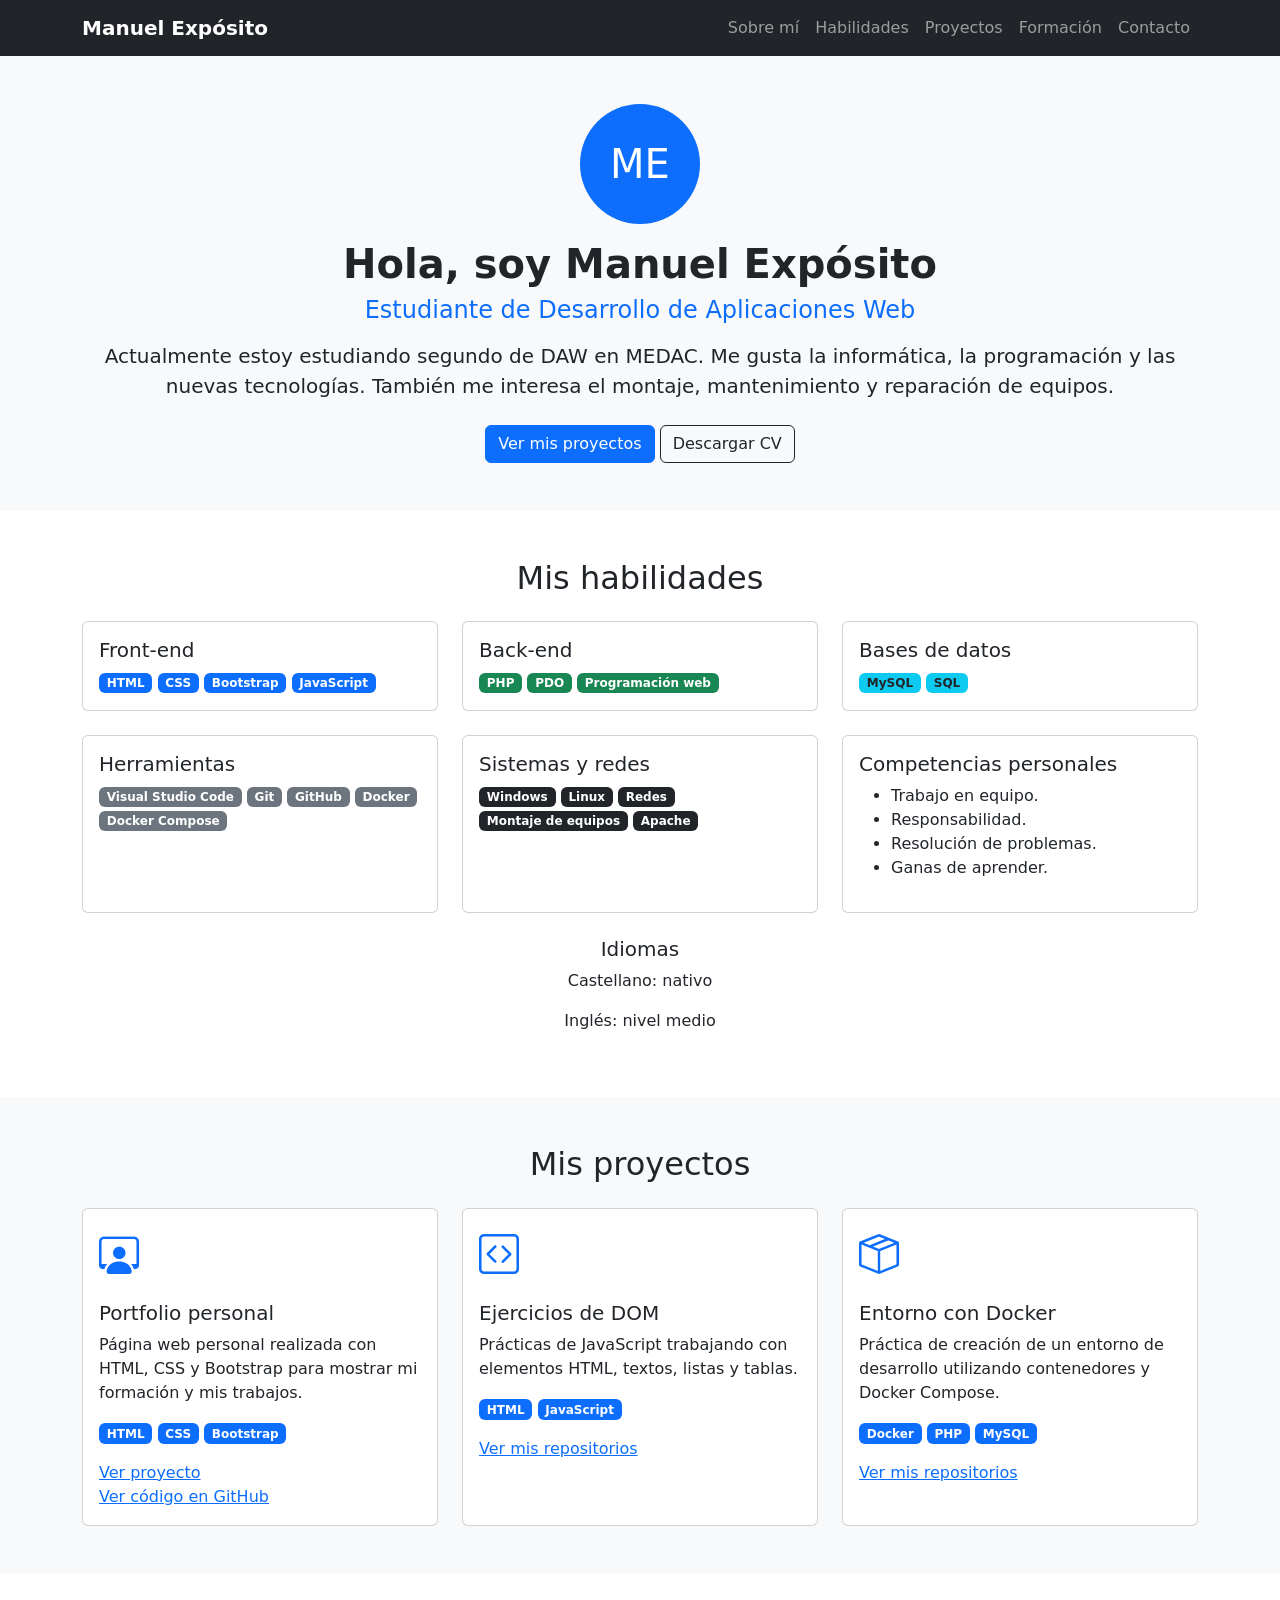
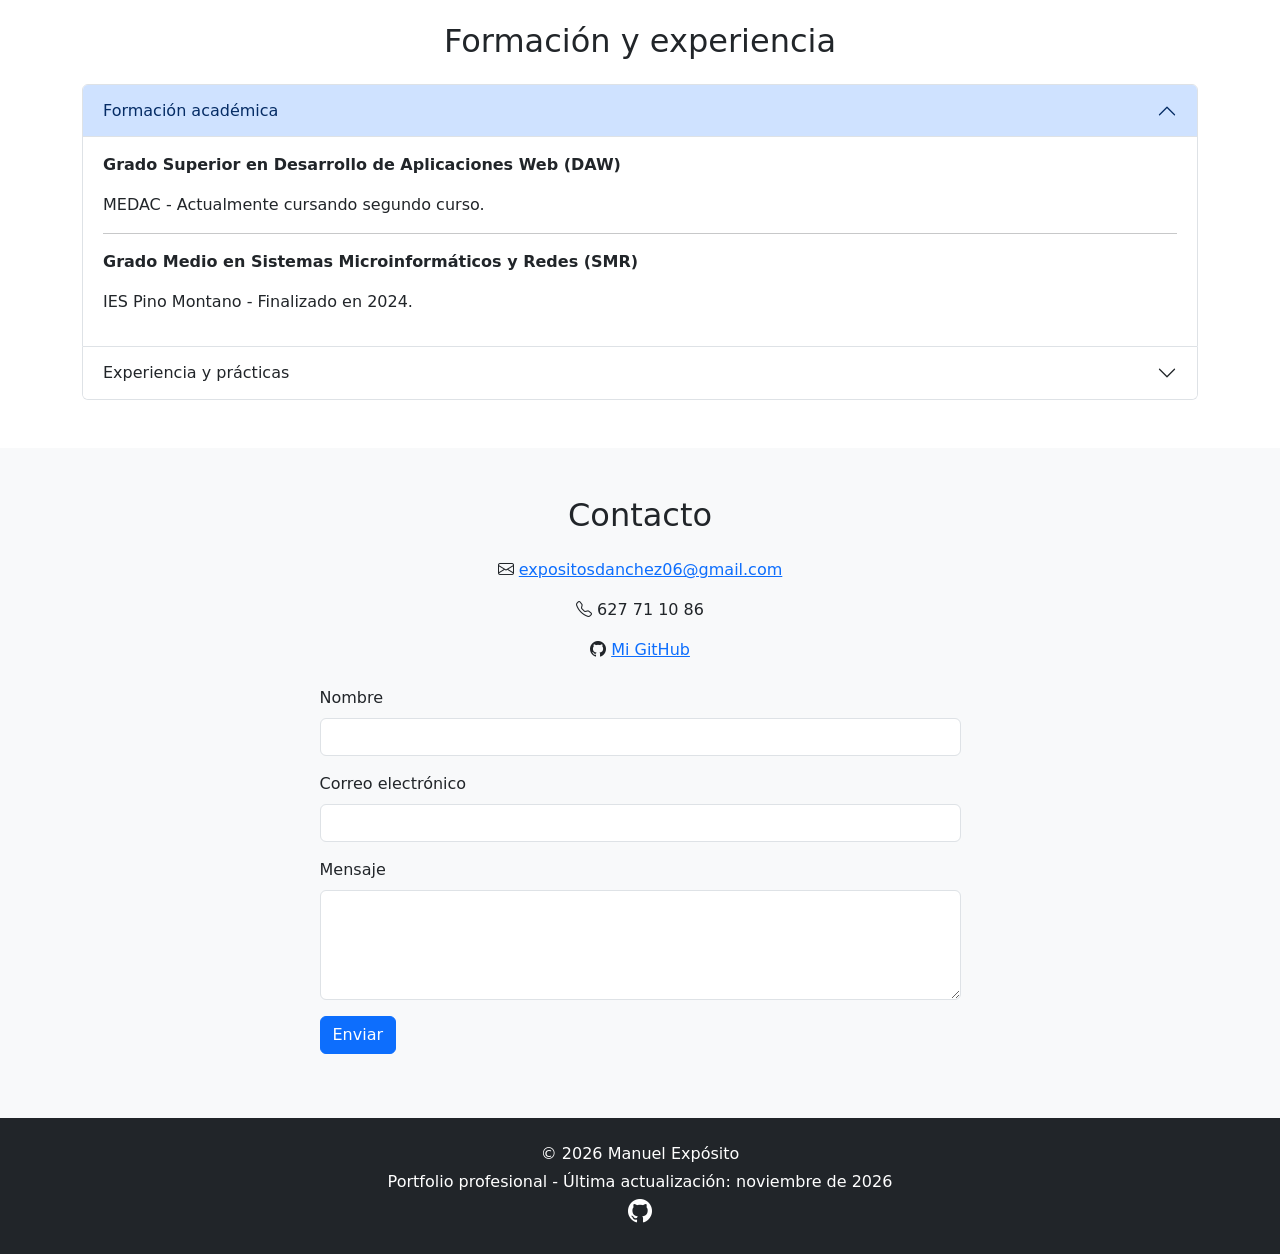
==== index.html @ 99253239 "Actualizo mi portfolio profesional" ====
<!DOCTYPE html>
<html lang="es">
<head>
  <meta charset="UTF-8">
  <meta name="viewport" content="width=device-width, initial-scale=1.0">
  <meta name="description" content="Portfolio profesional de Manuel Expósito, estudiante de Desarrollo de Aplicaciones Web.">
  <title>Manuel Expósito | Portfolio</title>

  <link href="https://cdn.jsdelivr.net/npm/bootstrap@5.3.8/dist/css/bootstrap.min.css" rel="stylesheet">
  <link rel="stylesheet" href="https://cdn.jsdelivr.net/npm/bootstrap-icons@1.13.1/font/bootstrap-icons.min.css">
  <link rel="stylesheet" href="css/estilos.css">
</head>

<body>

  <!-- Menú de navegación -->
  <nav class="navbar navbar-expand-lg navbar-dark bg-dark sticky-top">
    <div class="container">
      <a class="navbar-brand fw-bold" href="#">Manuel Expósito</a>

      <button class="navbar-toggler" type="button" data-bs-toggle="collapse" data-bs-target="#menu">
        <span class="navbar-toggler-icon"></span>
      </button>

      <div class="collapse navbar-collapse" id="menu">
        <ul class="navbar-nav ms-auto">
          <li class="nav-item"><a class="nav-link" href="#sobre-mi">Sobre mí</a></li>
          <li class="nav-item"><a class="nav-link" href="#habilidades">Habilidades</a></li>
          <li class="nav-item"><a class="nav-link" href="#proyectos">Proyectos</a></li>
          <li class="nav-item"><a class="nav-link" href="#formacion">Formación</a></li>
          <li class="nav-item"><a class="nav-link" href="#contacto">Contacto</a></li>
        </ul>
      </div>
    </div>
  </nav>

  <!-- Presentación -->
  <header id="sobre-mi" class="py-5 text-center bg-light">
    <div class="container">
      <div class="rounded-circle bg-primary text-white d-flex align-items-center justify-content-center mx-auto mb-3"
           style="width: 120px; height: 120px; font-size: 40px;">
        ME
      </div>

      <h1 class="fw-bold">Hola, soy Manuel Expósito</h1>
      <h2 class="h4 text-primary">Estudiante de Desarrollo de Aplicaciones Web</h2>

      <p class="lead mt-3">
        Actualmente estoy estudiando segundo de DAW en MEDAC.
        Me gusta la informática, la programación y las nuevas tecnologías.
        También me interesa el montaje, mantenimiento y reparación de equipos.
      </p>

      <a href="#proyectos" class="btn btn-primary mt-2">Ver mis proyectos</a>
      <a href="docs/cv.pdf" class="btn btn-outline-dark mt-2" target="_blank" download>
        Descargar CV
      </a>
    </div>
  </header>

  <!-- Habilidades -->
  <section id="habilidades" class="py-5">
    <div class="container">
      <h2 class="text-center mb-4">Mis habilidades</h2>

      <div class="row g-4">
        <div class="col-md-6 col-lg-4">
          <div class="card h-100">
            <div class="card-body">
              <h3 class="h5">Front-end</h3>
              <span class="badge bg-primary">HTML</span>
              <span class="badge bg-primary">CSS</span>
              <span class="badge bg-primary">Bootstrap</span>
              <span class="badge bg-primary">JavaScript</span>
            </div>
          </div>
        </div>

        <div class="col-md-6 col-lg-4">
          <div class="card h-100">
            <div class="card-body">
              <h3 class="h5">Back-end</h3>
              <span class="badge bg-success">PHP</span>
              <span class="badge bg-success">PDO</span>
              <span class="badge bg-success">Programación web</span>
            </div>
          </div>
        </div>

        <div class="col-md-6 col-lg-4">
          <div class="card h-100">
            <div class="card-body">
              <h3 class="h5">Bases de datos</h3>
              <span class="badge bg-info text-dark">MySQL</span>
              <span class="badge bg-info text-dark">SQL</span>
            </div>
          </div>
        </div>

        <div class="col-md-6 col-lg-4">
          <div class="card h-100">
            <div class="card-body">
              <h3 class="h5">Herramientas</h3>
              <span class="badge bg-secondary">Visual Studio Code</span>
              <span class="badge bg-secondary">Git</span>
              <span class="badge bg-secondary">GitHub</span>
              <span class="badge bg-secondary">Docker</span>
              <span class="badge bg-secondary">Docker Compose</span>
            </div>
          </div>
        </div>

        <div class="col-md-6 col-lg-4">
          <div class="card h-100">
            <div class="card-body">
              <h3 class="h5">Sistemas y redes</h3>
              <span class="badge bg-dark">Windows</span>
              <span class="badge bg-dark">Linux</span>
              <span class="badge bg-dark">Redes</span>
              <span class="badge bg-dark">Montaje de equipos</span>
              <span class="badge bg-dark">Apache</span>
            </div>
          </div>
        </div>

        <div class="col-md-6 col-lg-4">
          <div class="card h-100">
            <div class="card-body">
              <h3 class="h5">Competencias personales</h3>
              <ul>
                <li>Trabajo en equipo.</li>
                <li>Responsabilidad.</li>
                <li>Resolución de problemas.</li>
                <li>Ganas de aprender.</li>
              </ul>
            </div>
          </div>
        </div>
      </div>

      <div class="mt-4 text-center">
        <h3 class="h5">Idiomas</h3>
        <p>Castellano: nativo</p>
        <p>Inglés: nivel medio</p>
      </div>
    </div>
  </section>

  <!-- Proyectos -->
  <section id="proyectos" class="py-5 bg-light">
    <div class="container">
      <h2 class="text-center mb-4">Mis proyectos</h2>

      <div class="row g-4">
        <div class="col-md-4">
          <div class="card h-100">
            <div class="card-body">
              <i class="bi bi-person-workspace fs-1 text-primary"></i>
              <h3 class="h5 mt-3">Portfolio personal</h3>
              <p>
                Página web personal realizada con HTML, CSS y Bootstrap
                para mostrar mi formación y mis trabajos.
              </p>
              <span class="badge bg-primary">HTML</span>
              <span class="badge bg-primary">CSS</span>
              <span class="badge bg-primary">Bootstrap</span>
              <div class="mt-3">
                <a href="https://expositosanchez06-a11y.github.io/portfolio/" target="_blank">
                  Ver proyecto
                </a>
                <br>
                <a href="https://github.com/expositosanchez06-a11y/portfolio" target="_blank">
                  Ver código en GitHub
                </a>
              </div>
            </div>
          </div>
        </div>

        <div class="col-md-4">
          <div class="card h-100">
            <div class="card-body">
              <i class="bi bi-code-square fs-1 text-primary"></i>
              <h3 class="h5 mt-3">Ejercicios de DOM</h3>
              <p>
                Prácticas de JavaScript trabajando con elementos HTML,
                textos, listas y tablas.
              </p>
              <span class="badge bg-primary">HTML</span>
              <span class="badge bg-primary">JavaScript</span>
              <div class="mt-3">
                <a href="https://github.com/expositosanchez06-a11y" target="_blank">
                  Ver mis repositorios
                </a>
              </div>
            </div>
          </div>
        </div>

        <div class="col-md-4">
          <div class="card h-100">
            <div class="card-body">
              <i class="bi bi-box-seam fs-1 text-primary"></i>
              <h3 class="h5 mt-3">Entorno con Docker</h3>
              <p>
                Práctica de creación de un entorno de desarrollo
                utilizando contenedores y Docker Compose.
              </p>
              <span class="badge bg-primary">Docker</span>
              <span class="badge bg-primary">PHP</span>
              <span class="badge bg-primary">MySQL</span>
              <div class="mt-3">
                <a href="https://github.com/expositosanchez06-a11y" target="_blank">
                  Ver mis repositorios
                </a>
              </div>
            </div>
          </div>
        </div>
      </div>
    </div>
  </section>

  <!-- Formación y experiencia -->
  <section id="formacion" class="py-5">
    <div class="container">
      <h2 class="text-center mb-4">Formación y experiencia</h2>

      <div class="accordion" id="acordeonFormacion">

        <div class="accordion-item">
          <h3 class="accordion-header">
            <button class="accordion-button" type="button"
                    data-bs-toggle="collapse" data-bs-target="#estudios">
              Formación académica
            </button>
          </h3>
          <div id="estudios" class="accordion-collapse collapse show"
               data-bs-parent="#acordeonFormacion">
            <div class="accordion-body">
              <p><strong>Grado Superior en Desarrollo de Aplicaciones Web (DAW)</strong></p>
              <p>MEDAC - Actualmente cursando segundo curso.</p>
              <hr>
              <p><strong>Grado Medio en Sistemas Microinformáticos y Redes (SMR)</strong></p>
              <p>IES Pino Montano - Finalizado en 2024.</p>
            </div>
          </div>
        </div>

        <div class="accordion-item">
          <h3 class="accordion-header">
            <button class="accordion-button collapsed" type="button"
                    data-bs-toggle="collapse" data-bs-target="#experiencia">
              Experiencia y prácticas
            </button>
          </h3>
          <div id="experiencia" class="accordion-collapse collapse"
               data-bs-parent="#acordeonFormacion">
            <div class="accordion-body">
              <p><strong>DMSAS/PULSIA - Hospital Universitario Virgen del Rocío</strong></p>
              <p>Sevilla | 2024-2026</p>
              <ul>
                <li>Soporte técnico y asistencia informática.</li>
                <li>Mantenimiento y revisión de equipos.</li>
                <li>Instalación y configuración de equipos y programas.</li>
                <li>Resolución de incidencias informáticas básicas.</li>
                <li>Colaboración con el equipo técnico.</li>
              </ul>
            </div>
          </div>
        </div>

      </div>
    </div>
  </section>

  <!-- Contacto -->
  <section id="contacto" class="py-5 bg-light">
    <div class="container">
      <h2 class="text-center mb-4">Contacto</h2>

      <div class="text-center mb-4">
        <p><i class="bi bi-envelope"></i>
          <a href="mailto:expositosdanchez06@gmail.com">
            expositosdanchez06@gmail.com
          </a>
        </p>
        <p><i class="bi bi-telephone"></i> 627 71 10 86</p>
        <p>
          <i class="bi bi-github"></i>
          <a href="https://github.com/expositosanchez06-a11y" target="_blank">
            Mi GitHub
          </a>
        </p>
      </div>

      <div class="row justify-content-center">
        <div class="col-md-7">
          <form id="formularioContacto" class="needs-validation" novalidate>

            <div class="mb-3">
              <label for="nombre" class="form-label">Nombre</label>
              <input type="text" class="form-control" id="nombre" required>
              <div class="invalid-feedback">
                Escribe tu nombre.
              </div>
            </div>

            <div class="mb-3">
              <label for="email" class="form-label">Correo electrónico</label>
              <input type="email" class="form-control" id="email" required>
              <div class="invalid-feedback">
                Escribe un correo electrónico válido.
              </div>
            </div>

            <div class="mb-3">
              <label for="mensaje" class="form-label">Mensaje</label>
              <textarea class="form-control" id="mensaje" rows="4" required></textarea>
              <div class="invalid-feedback">
                Escribe un mensaje.
              </div>
            </div>

            <button type="submit" class="btn btn-primary">Enviar</button>
            <p id="respuestaFormulario" class="mt-3"></p>
          </form>
        </div>
      </div>
    </div>
  </section>

  <!-- Pie de página -->
  <footer class="bg-dark text-white text-center py-4">
    <div class="container">
      <p class="mb-1">© 2026 Manuel Expósito</p>
      <p class="mb-0">Portfolio profesional - Última actualización: noviembre de 2026</p>
      <a href="https://github.com/expositosanchez06-a11y" target="_blank"
         class="text-white" aria-label="GitHub">
        <i class="bi bi-github fs-4"></i>
      </a>
    </div>
  </footer>

  <script src="https://cdn.jsdelivr.net/npm/bootstrap@5.3.8/dist/js/bootstrap.bundle.min.js"></script>
  <script src="js/main.js"></script>

  <script>
    const formulario = document.getElementById("formularioContacto");

    formulario.addEventListener("submit", function(event) {
      event.preventDefault();

      if (!formulario.checkValidity()) {
        event.stopPropagation();
      } else {
        document.getElementById("respuestaFormulario").textContent =
          "El formulario está validado. Para enviar mensajes reales hace falta conectarlo a un servicio.";
      }

      formulario.classList.add("was-validated");
    });
  </script>

</body>
</html>
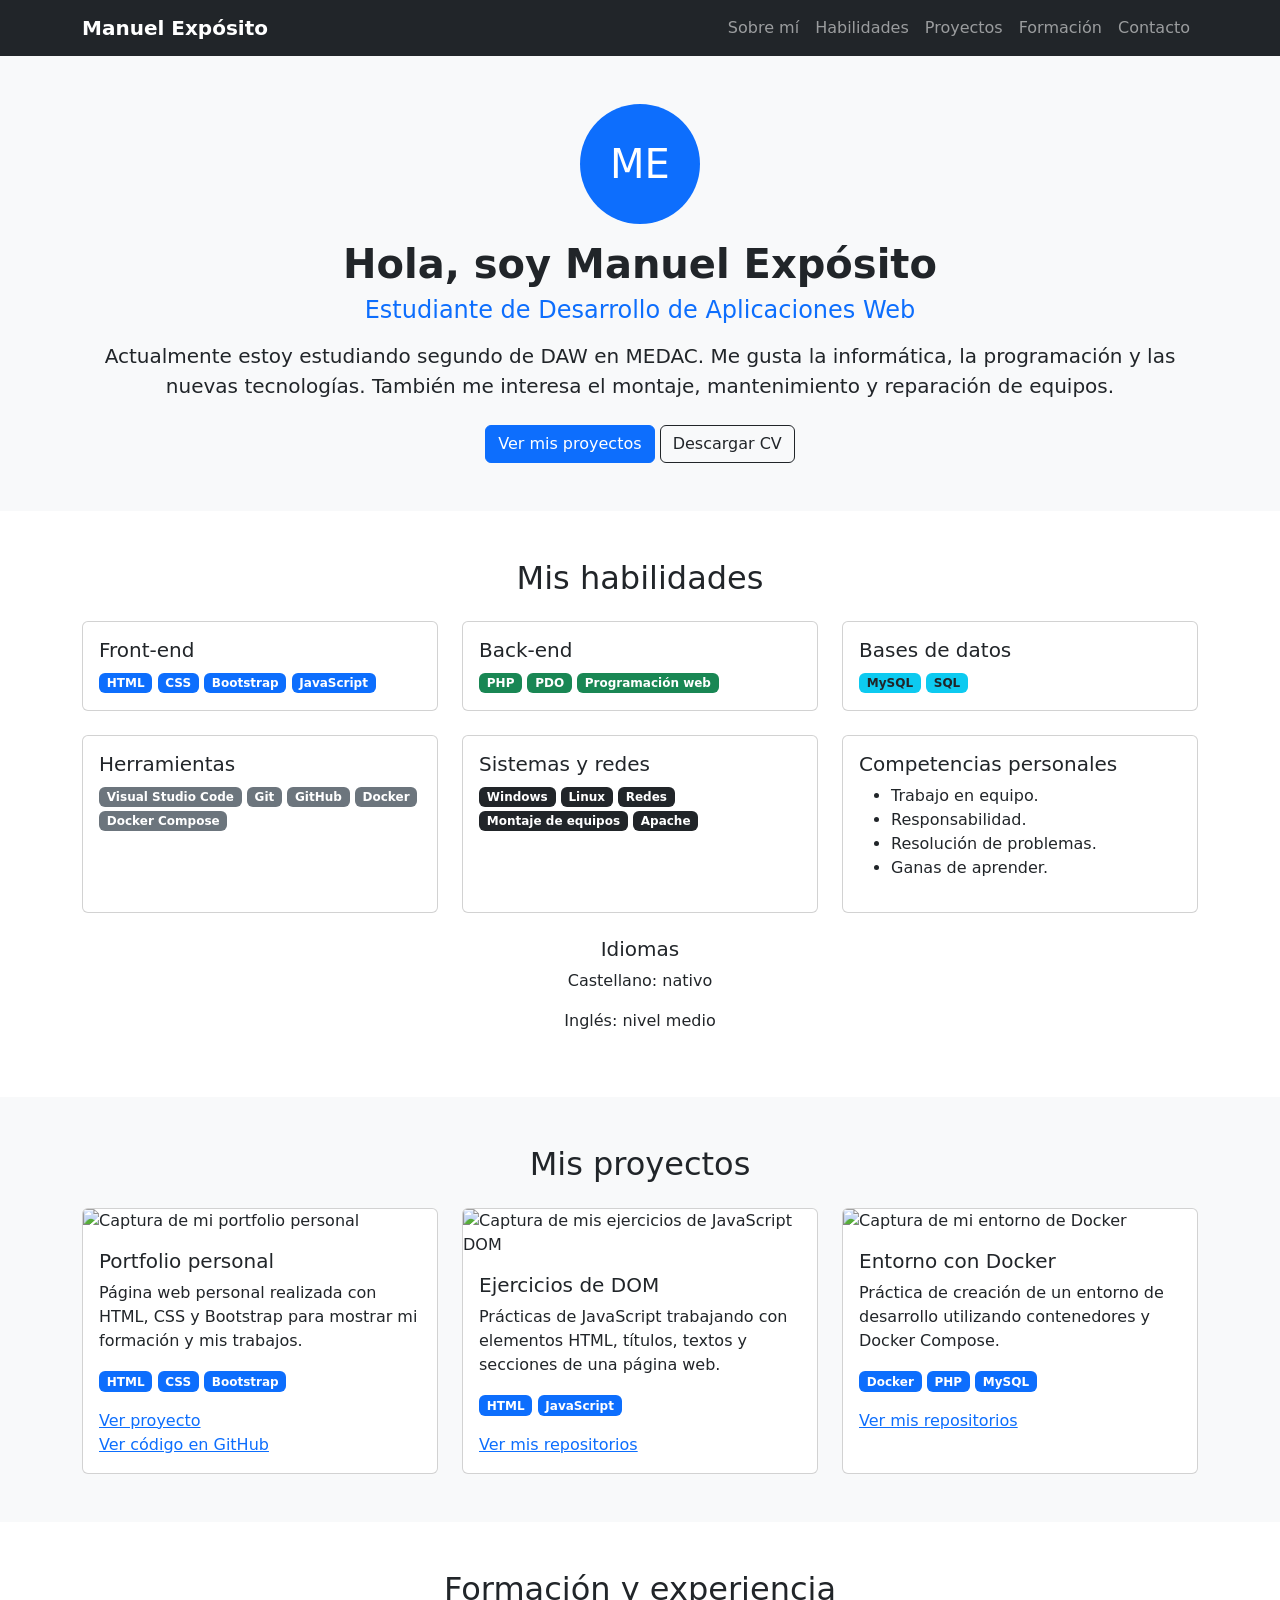
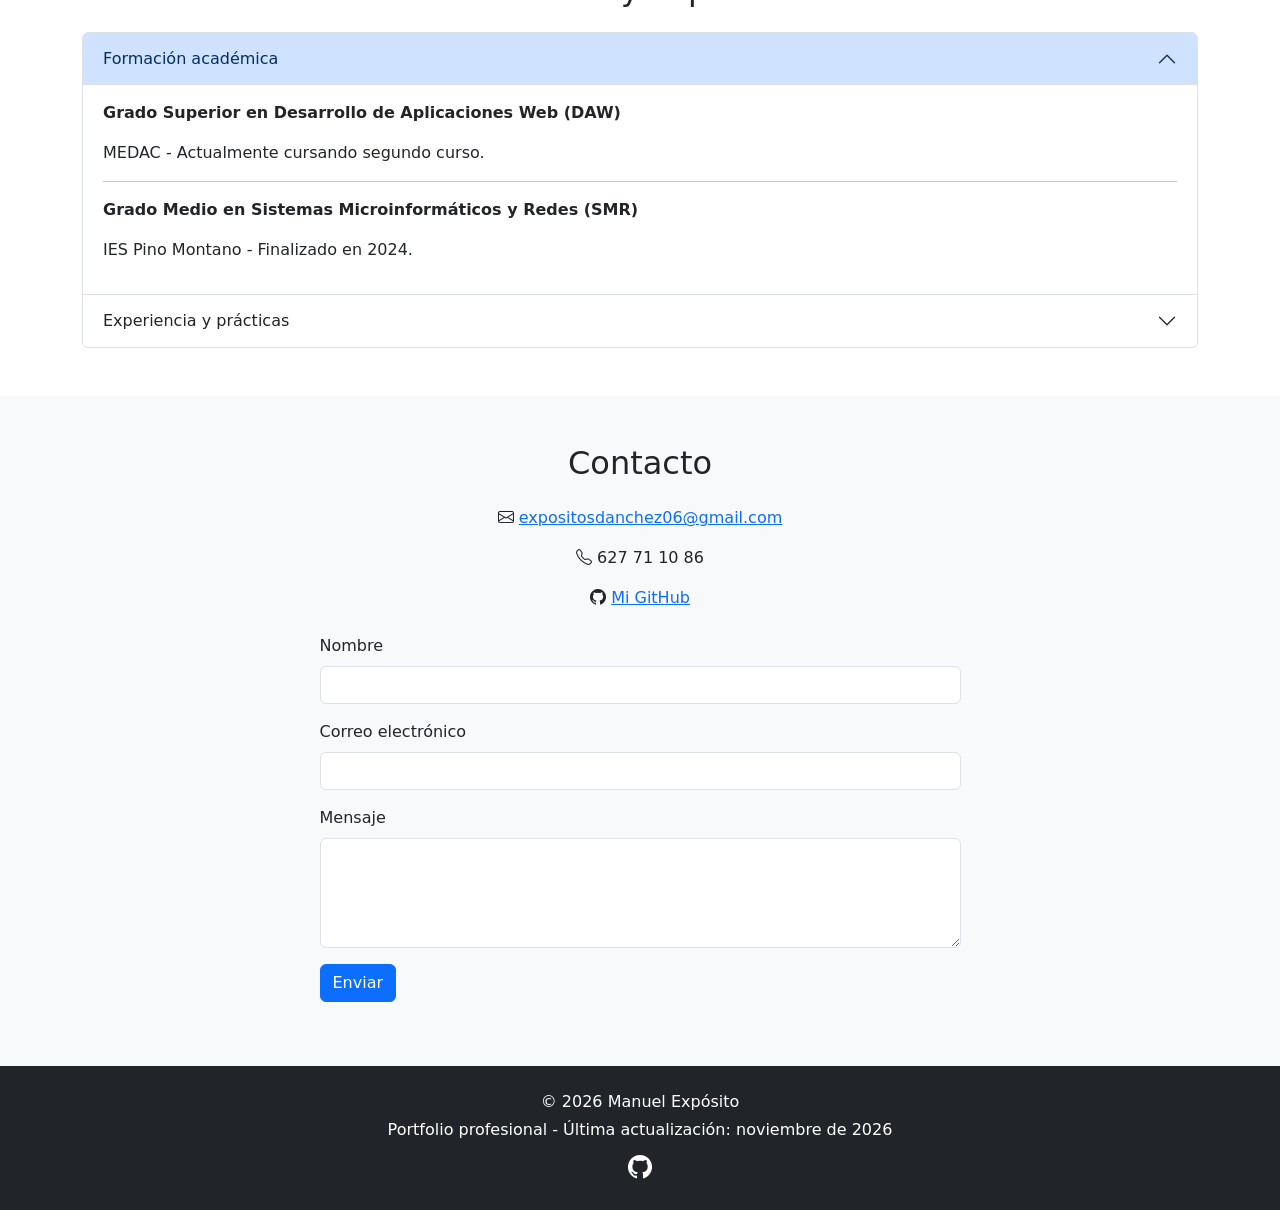
==== commit b4f7ee7c: "Añado imágenes de mis proyectos" ====
--- a/index.html
+++ b/index.html
@@ -1,14 +1,19 @@
 
 <!DOCTYPE html>
 <html lang="es">
+
 <head>
   <meta charset="UTF-8">
   <meta name="viewport" content="width=device-width, initial-scale=1.0">
+
   <meta name="description" content="Portfolio profesional de Manuel Expósito, estudiante de Desarrollo de Aplicaciones Web.">
+
   <title>Manuel Expósito | Portfolio</title>
 
   <link href="https://cdn.jsdelivr.net/npm/bootstrap@5.3.8/dist/css/bootstrap.min.css" rel="stylesheet">
+
   <link rel="stylesheet" href="https://cdn.jsdelivr.net/npm/bootstrap-icons@1.13.1/font/bootstrap-icons.min.css">
+
   <link rel="stylesheet" href="css/estilos.css">
 </head>
 
@@ -17,6 +22,7 @@
   <!-- Menú de navegación -->
   <nav class="navbar navbar-expand-lg navbar-dark bg-dark sticky-top">
     <div class="container">
+
       <a class="navbar-brand fw-bold" href="#">Manuel Expósito</a>
 
       <button class="navbar-toggler" type="button" data-bs-toggle="collapse" data-bs-target="#menu">
@@ -25,26 +31,48 @@
 
       <div class="collapse navbar-collapse" id="menu">
         <ul class="navbar-nav ms-auto">
-          <li class="nav-item"><a class="nav-link" href="#sobre-mi">Sobre mí</a></li>
-          <li class="nav-item"><a class="nav-link" href="#habilidades">Habilidades</a></li>
-          <li class="nav-item"><a class="nav-link" href="#proyectos">Proyectos</a></li>
-          <li class="nav-item"><a class="nav-link" href="#formacion">Formación</a></li>
-          <li class="nav-item"><a class="nav-link" href="#contacto">Contacto</a></li>
+
+          <li class="nav-item">
+            <a class="nav-link" href="#sobre-mi">Sobre mí</a>
+          </li>
+
+          <li class="nav-item">
+            <a class="nav-link" href="#habilidades">Habilidades</a>
+          </li>
+
+          <li class="nav-item">
+            <a class="nav-link" href="#proyectos">Proyectos</a>
+          </li>
+
+          <li class="nav-item">
+            <a class="nav-link" href="#formacion">Formación</a>
+          </li>
+
+          <li class="nav-item">
+            <a class="nav-link" href="#contacto">Contacto</a>
+          </li>
+
         </ul>
       </div>
     </div>
   </nav>
+
 
   <!-- Presentación -->
   <header id="sobre-mi" class="py-5 text-center bg-light">
-    <div class="container">
+
+    <div class="container">
+
       <div class="rounded-circle bg-primary text-white d-flex align-items-center justify-content-center mx-auto mb-3"
            style="width: 120px; height: 120px; font-size: 40px;">
         ME
       </div>
 
       <h1 class="fw-bold">Hola, soy Manuel Expósito</h1>
-      <h2 class="h4 text-primary">Estudiante de Desarrollo de Aplicaciones Web</h2>
+
+      <h2 class="h4 text-primary">
+        Estudiante de Desarrollo de Aplicaciones Web
+      </h2>
 
       <p class="lead mt-3">
         Actualmente estoy estudiando segundo de DAW en MEDAC.
@@ -52,214 +80,336 @@
         También me interesa el montaje, mantenimiento y reparación de equipos.
       </p>
 
-      <a href="#proyectos" class="btn btn-primary mt-2">Ver mis proyectos</a>
-      <a href="docs/cv.pdf" class="btn btn-outline-dark mt-2" target="_blank" download>
+      <a href="#proyectos" class="btn btn-primary mt-2">
+        Ver mis proyectos
+      </a>
+
+      <a href="docs/cv.pdf" class="btn btn-outline-dark mt-2" download>
         Descargar CV
       </a>
+
     </div>
   </header>
+
 
   <!-- Habilidades -->
   <section id="habilidades" class="py-5">
-    <div class="container">
+
+    <div class="container">
+
       <h2 class="text-center mb-4">Mis habilidades</h2>
 
       <div class="row g-4">
+
         <div class="col-md-6 col-lg-4">
           <div class="card h-100">
             <div class="card-body">
+
               <h3 class="h5">Front-end</h3>
+
               <span class="badge bg-primary">HTML</span>
               <span class="badge bg-primary">CSS</span>
               <span class="badge bg-primary">Bootstrap</span>
               <span class="badge bg-primary">JavaScript</span>
-            </div>
-          </div>
-        </div>
+
+            </div>
+          </div>
+        </div>
+
 
         <div class="col-md-6 col-lg-4">
           <div class="card h-100">
             <div class="card-body">
+
               <h3 class="h5">Back-end</h3>
+
               <span class="badge bg-success">PHP</span>
               <span class="badge bg-success">PDO</span>
               <span class="badge bg-success">Programación web</span>
-            </div>
-          </div>
-        </div>
+
+            </div>
+          </div>
+        </div>
+
 
         <div class="col-md-6 col-lg-4">
           <div class="card h-100">
             <div class="card-body">
+
               <h3 class="h5">Bases de datos</h3>
+
               <span class="badge bg-info text-dark">MySQL</span>
               <span class="badge bg-info text-dark">SQL</span>
-            </div>
-          </div>
-        </div>
+
+            </div>
+          </div>
+        </div>
+
 
         <div class="col-md-6 col-lg-4">
           <div class="card h-100">
             <div class="card-body">
+
               <h3 class="h5">Herramientas</h3>
+
               <span class="badge bg-secondary">Visual Studio Code</span>
               <span class="badge bg-secondary">Git</span>
               <span class="badge bg-secondary">GitHub</span>
               <span class="badge bg-secondary">Docker</span>
               <span class="badge bg-secondary">Docker Compose</span>
-            </div>
-          </div>
-        </div>
+
+            </div>
+          </div>
+        </div>
+
 
         <div class="col-md-6 col-lg-4">
           <div class="card h-100">
             <div class="card-body">
+
               <h3 class="h5">Sistemas y redes</h3>
+
               <span class="badge bg-dark">Windows</span>
               <span class="badge bg-dark">Linux</span>
               <span class="badge bg-dark">Redes</span>
               <span class="badge bg-dark">Montaje de equipos</span>
               <span class="badge bg-dark">Apache</span>
-            </div>
-          </div>
-        </div>
+
+            </div>
+          </div>
+        </div>
+
 
         <div class="col-md-6 col-lg-4">
           <div class="card h-100">
             <div class="card-body">
+
               <h3 class="h5">Competencias personales</h3>
+
               <ul>
                 <li>Trabajo en equipo.</li>
                 <li>Responsabilidad.</li>
                 <li>Resolución de problemas.</li>
                 <li>Ganas de aprender.</li>
               </ul>
-            </div>
-          </div>
-        </div>
-      </div>
-
+
+            </div>
+          </div>
+        </div>
+
+      </div>
+
+
+      <!-- Idiomas -->
       <div class="mt-4 text-center">
+
         <h3 class="h5">Idiomas</h3>
+
         <p>Castellano: nativo</p>
         <p>Inglés: nivel medio</p>
-      </div>
+
+      </div>
+
     </div>
   </section>
+
 
   <!-- Proyectos -->
   <section id="proyectos" class="py-5 bg-light">
-    <div class="container">
+
+    <div class="container">
+
       <h2 class="text-center mb-4">Mis proyectos</h2>
 
       <div class="row g-4">
+
+
+        <!-- Proyecto 1 -->
         <div class="col-md-4">
-          <div class="card h-100">
-            <div class="card-body">
-              <i class="bi bi-person-workspace fs-1 text-primary"></i>
-              <h3 class="h5 mt-3">Portfolio personal</h3>
+
+          <div class="card h-100">
+
+            <img src="img/proyecto1.png"
+                 class="card-img-top"
+                 alt="Captura de mi portfolio personal">
+
+            <div class="card-body">
+
+              <h3 class="h5">Portfolio personal</h3>
+
               <p>
                 Página web personal realizada con HTML, CSS y Bootstrap
                 para mostrar mi formación y mis trabajos.
               </p>
+
               <span class="badge bg-primary">HTML</span>
               <span class="badge bg-primary">CSS</span>
               <span class="badge bg-primary">Bootstrap</span>
+
               <div class="mt-3">
+
                 <a href="https://expositosanchez06-a11y.github.io/portfolio/" target="_blank">
                   Ver proyecto
                 </a>
+
                 <br>
+
                 <a href="https://github.com/expositosanchez06-a11y/portfolio" target="_blank">
                   Ver código en GitHub
                 </a>
+
               </div>
             </div>
           </div>
         </div>
 
+
+        <!-- Proyecto 2 -->
         <div class="col-md-4">
-          <div class="card h-100">
-            <div class="card-body">
-              <i class="bi bi-code-square fs-1 text-primary"></i>
-              <h3 class="h5 mt-3">Ejercicios de DOM</h3>
+
+          <div class="card h-100">
+
+            <img src="img/proyecto2.png"
+                 class="card-img-top"
+                 alt="Captura de mis ejercicios de JavaScript DOM">
+
+            <div class="card-body">
+
+              <h3 class="h5">Ejercicios de DOM</h3>
+
               <p>
                 Prácticas de JavaScript trabajando con elementos HTML,
-                textos, listas y tablas.
+                títulos, textos y secciones de una página web.
               </p>
+
               <span class="badge bg-primary">HTML</span>
               <span class="badge bg-primary">JavaScript</span>
+
               <div class="mt-3">
+
                 <a href="https://github.com/expositosanchez06-a11y" target="_blank">
                   Ver mis repositorios
                 </a>
+
               </div>
             </div>
           </div>
         </div>
 
+
+        <!-- Proyecto 3 -->
         <div class="col-md-4">
-          <div class="card h-100">
-            <div class="card-body">
-              <i class="bi bi-box-seam fs-1 text-primary"></i>
-              <h3 class="h5 mt-3">Entorno con Docker</h3>
+
+          <div class="card h-100">
+
+            <img src="img/proyecto3.png"
+                 class="card-img-top"
+                 alt="Captura de mi entorno de Docker">
+
+            <div class="card-body">
+
+              <h3 class="h5">Entorno con Docker</h3>
+
               <p>
                 Práctica de creación de un entorno de desarrollo
                 utilizando contenedores y Docker Compose.
               </p>
+
               <span class="badge bg-primary">Docker</span>
               <span class="badge bg-primary">PHP</span>
               <span class="badge bg-primary">MySQL</span>
+
               <div class="mt-3">
+
                 <a href="https://github.com/expositosanchez06-a11y" target="_blank">
                   Ver mis repositorios
                 </a>
+
               </div>
             </div>
           </div>
         </div>
+
       </div>
     </div>
   </section>
+
 
   <!-- Formación y experiencia -->
   <section id="formacion" class="py-5">
-    <div class="container">
+
+    <div class="container">
+
       <h2 class="text-center mb-4">Formación y experiencia</h2>
 
       <div class="accordion" id="acordeonFormacion">
 
+
         <div class="accordion-item">
+
           <h3 class="accordion-header">
+
             <button class="accordion-button" type="button"
-                    data-bs-toggle="collapse" data-bs-target="#estudios">
+                    data-bs-toggle="collapse"
+                    data-bs-target="#estudios">
+
               Formación académica
+
             </button>
+
           </h3>
-          <div id="estudios" class="accordion-collapse collapse show"
+
+          <div id="estudios"
+               class="accordion-collapse collapse show"
                data-bs-parent="#acordeonFormacion">
+
             <div class="accordion-body">
-              <p><strong>Grado Superior en Desarrollo de Aplicaciones Web (DAW)</strong></p>
+
+              <p>
+                <strong>Grado Superior en Desarrollo de Aplicaciones Web (DAW)</strong>
+              </p>
+
               <p>MEDAC - Actualmente cursando segundo curso.</p>
+
               <hr>
-              <p><strong>Grado Medio en Sistemas Microinformáticos y Redes (SMR)</strong></p>
+
+              <p>
+                <strong>Grado Medio en Sistemas Microinformáticos y Redes (SMR)</strong>
+              </p>
+
               <p>IES Pino Montano - Finalizado en 2024.</p>
-            </div>
-          </div>
-        </div>
+
+            </div>
+          </div>
+        </div>
+
 
         <div class="accordion-item">
+
           <h3 class="accordion-header">
+
             <button class="accordion-button collapsed" type="button"
-                    data-bs-toggle="collapse" data-bs-target="#experiencia">
+                    data-bs-toggle="collapse"
+                    data-bs-target="#experiencia">
+
               Experiencia y prácticas
+
             </button>
+
           </h3>
-          <div id="experiencia" class="accordion-collapse collapse"
+
+          <div id="experiencia"
+               class="accordion-collapse collapse"
                data-bs-parent="#acordeonFormacion">
+
             <div class="accordion-body">
-              <p><strong>DMSAS/PULSIA - Hospital Universitario Virgen del Rocío</strong></p>
+
+              <p>
+                <strong>DMSAS - Hospital Universitario Virgen del Rocío</strong>
+              </p>
+
               <p>Sevilla | 2024-2026</p>
+
               <ul>
                 <li>Soporte técnico y asistencia informática.</li>
                 <li>Mantenimiento y revisión de equipos.</li>
@@ -267,6 +417,7 @@
                 <li>Resolución de incidencias informáticas básicas.</li>
                 <li>Colaboración con el equipo técnico.</li>
               </ul>
+
             </div>
           </div>
         </div>
@@ -274,93 +425,149 @@
       </div>
     </div>
   </section>
+
 
   <!-- Contacto -->
   <section id="contacto" class="py-5 bg-light">
-    <div class="container">
+
+    <div class="container">
+
       <h2 class="text-center mb-4">Contacto</h2>
 
       <div class="text-center mb-4">
-        <p><i class="bi bi-envelope"></i>
+
+        <p>
+          <i class="bi bi-envelope"></i>
           <a href="mailto:expositosdanchez06@gmail.com">
             expositosdanchez06@gmail.com
           </a>
         </p>
-        <p><i class="bi bi-telephone"></i> 627 71 10 86</p>
+
+        <p>
+          <i class="bi bi-telephone"></i>
+          627 71 10 86
+        </p>
+
         <p>
           <i class="bi bi-github"></i>
           <a href="https://github.com/expositosanchez06-a11y" target="_blank">
             Mi GitHub
           </a>
         </p>
-      </div>
+
+      </div>
+
 
       <div class="row justify-content-center">
+
         <div class="col-md-7">
+
           <form id="formularioContacto" class="needs-validation" novalidate>
 
             <div class="mb-3">
+
               <label for="nombre" class="form-label">Nombre</label>
+
               <input type="text" class="form-control" id="nombre" required>
+
               <div class="invalid-feedback">
                 Escribe tu nombre.
               </div>
-            </div>
+
+            </div>
+
 
             <div class="mb-3">
+
               <label for="email" class="form-label">Correo electrónico</label>
+
               <input type="email" class="form-control" id="email" required>
+
               <div class="invalid-feedback">
                 Escribe un correo electrónico válido.
               </div>
-            </div>
+
+            </div>
+
 
             <div class="mb-3">
+
               <label for="mensaje" class="form-label">Mensaje</label>
+
               <textarea class="form-control" id="mensaje" rows="4" required></textarea>
+
               <div class="invalid-feedback">
                 Escribe un mensaje.
               </div>
-            </div>
-
-            <button type="submit" class="btn btn-primary">Enviar</button>
+
+            </div>
+
+
+            <button type="submit" class="btn btn-primary">
+              Enviar
+            </button>
+
             <p id="respuestaFormulario" class="mt-3"></p>
+
           </form>
         </div>
       </div>
     </div>
   </section>
+
 
   <!-- Pie de página -->
   <footer class="bg-dark text-white text-center py-4">
-    <div class="container">
+
+    <div class="container">
+
       <p class="mb-1">© 2026 Manuel Expósito</p>
-      <p class="mb-0">Portfolio profesional - Última actualización: noviembre de 2026</p>
-      <a href="https://github.com/expositosanchez06-a11y" target="_blank"
-         class="text-white" aria-label="GitHub">
+
+      <p class="mb-2">
+        Portfolio profesional - Última actualización: noviembre de 2026
+      </p>
+
+      <a href="https://github.com/expositosanchez06-a11y"
+         target="_blank"
+         class="text-white"
+         aria-label="GitHub">
+
         <i class="bi bi-github fs-4"></i>
+
       </a>
+
     </div>
   </footer>
 
+
+  <!-- Bootstrap y validación del formulario -->
   <script src="https://cdn.jsdelivr.net/npm/bootstrap@5.3.8/dist/js/bootstrap.bundle.min.js"></script>
+
   <script src="js/main.js"></script>
 
   <script>
+
     const formulario = document.getElementById("formularioContacto");
 
     formulario.addEventListener("submit", function(event) {
+
       event.preventDefault();
 
       if (!formulario.checkValidity()) {
+
         event.stopPropagation();
+
       } else {
+
         document.getElementById("respuestaFormulario").textContent =
           "El formulario está validado. Para enviar mensajes reales hace falta conectarlo a un servicio.";
+
       }
 
       formulario.classList.add("was-validated");
+
     });
+
   </script>
 
 </body>
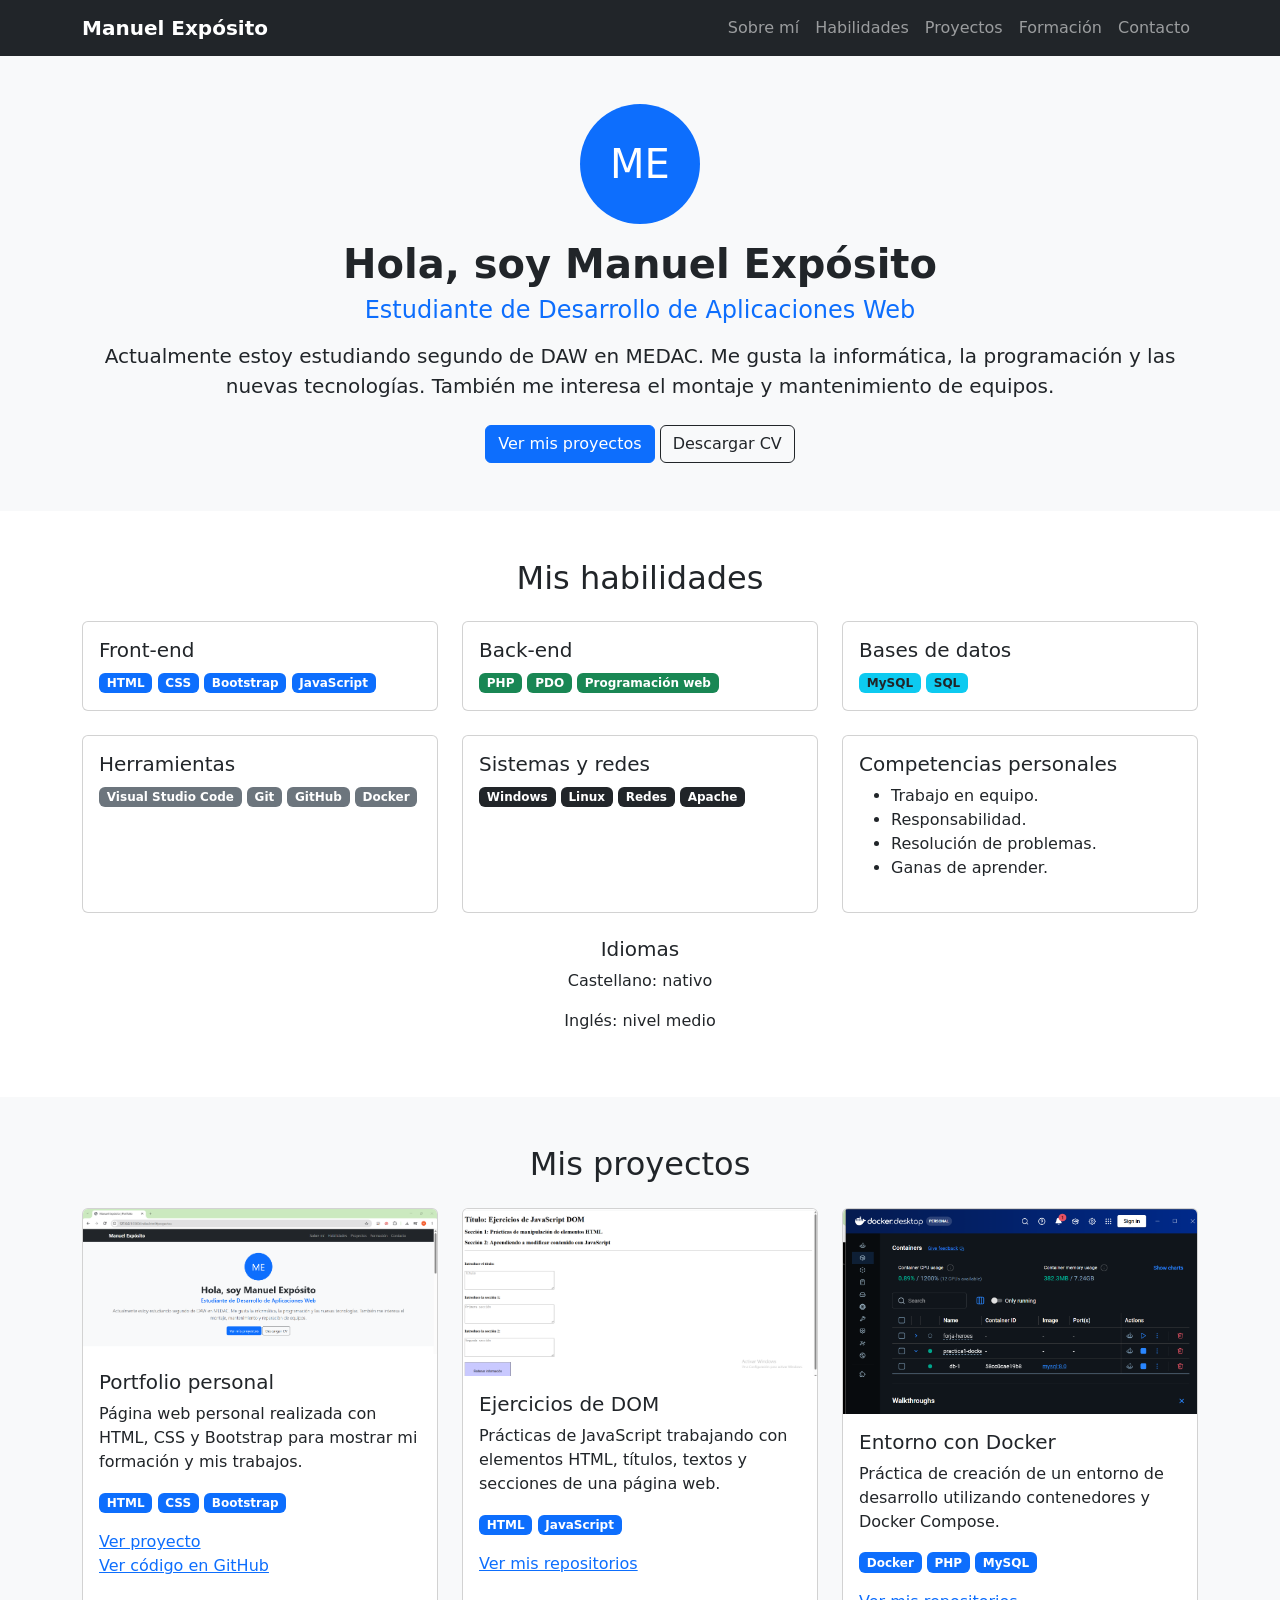
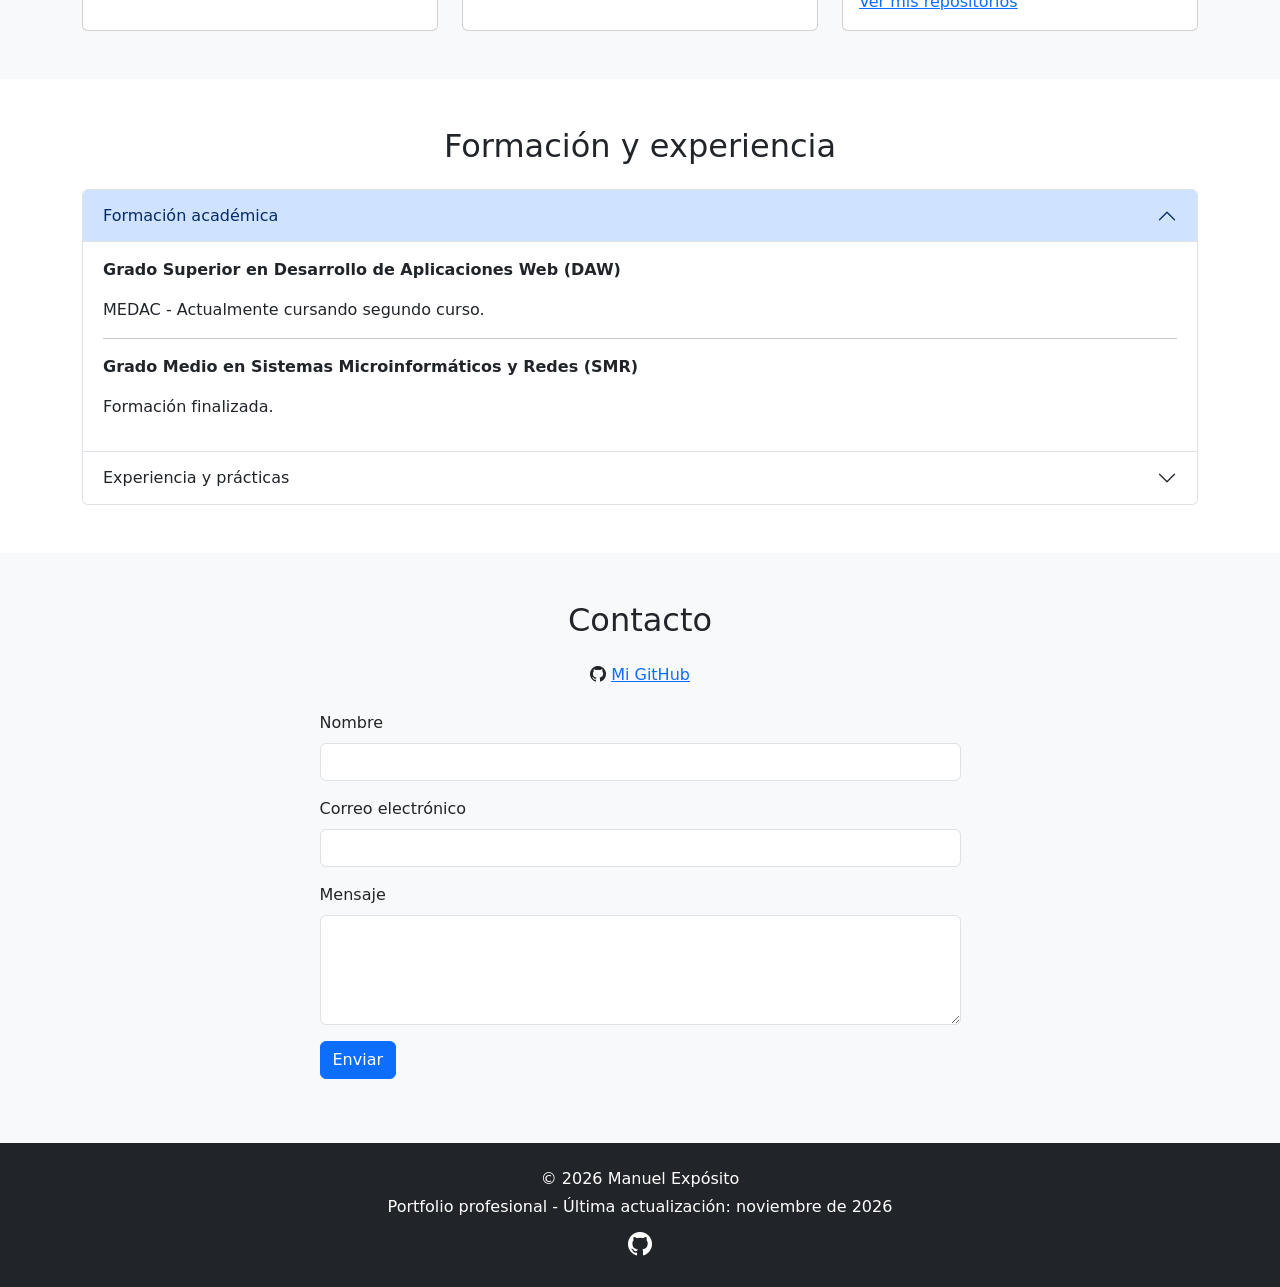
==== commit 813a6bca: "Actualizo portfolio y corrijo imagenes" ====
--- a/index.html
+++ b/index.html
@@ -6,7 +6,7 @@
   <meta charset="UTF-8">
   <meta name="viewport" content="width=device-width, initial-scale=1.0">
 
-  <meta name="description" content="Portfolio profesional de Manuel Expósito, estudiante de Desarrollo de Aplicaciones Web.">
+  <meta name="description" content="Portfolio personal de Manuel Expósito, estudiante de Desarrollo de Aplicaciones Web.">
 
   <title>Manuel Expósito | Portfolio</title>
 
@@ -77,7 +77,7 @@
       <p class="lead mt-3">
         Actualmente estoy estudiando segundo de DAW en MEDAC.
         Me gusta la informática, la programación y las nuevas tecnologías.
-        También me interesa el montaje, mantenimiento y reparación de equipos.
+        También me interesa el montaje y mantenimiento de equipos.
       </p>
 
       <a href="#proyectos" class="btn btn-primary mt-2">
@@ -104,110 +104,80 @@
         <div class="col-md-6 col-lg-4">
           <div class="card h-100">
             <div class="card-body">
-
               <h3 class="h5">Front-end</h3>
-
               <span class="badge bg-primary">HTML</span>
               <span class="badge bg-primary">CSS</span>
               <span class="badge bg-primary">Bootstrap</span>
               <span class="badge bg-primary">JavaScript</span>
-
-            </div>
-          </div>
-        </div>
-
-
-        <div class="col-md-6 col-lg-4">
-          <div class="card h-100">
-            <div class="card-body">
-
+            </div>
+          </div>
+        </div>
+
+        <div class="col-md-6 col-lg-4">
+          <div class="card h-100">
+            <div class="card-body">
               <h3 class="h5">Back-end</h3>
-
               <span class="badge bg-success">PHP</span>
               <span class="badge bg-success">PDO</span>
               <span class="badge bg-success">Programación web</span>
-
-            </div>
-          </div>
-        </div>
-
-
-        <div class="col-md-6 col-lg-4">
-          <div class="card h-100">
-            <div class="card-body">
-
+            </div>
+          </div>
+        </div>
+
+        <div class="col-md-6 col-lg-4">
+          <div class="card h-100">
+            <div class="card-body">
               <h3 class="h5">Bases de datos</h3>
-
               <span class="badge bg-info text-dark">MySQL</span>
               <span class="badge bg-info text-dark">SQL</span>
-
-            </div>
-          </div>
-        </div>
-
-
-        <div class="col-md-6 col-lg-4">
-          <div class="card h-100">
-            <div class="card-body">
-
+            </div>
+          </div>
+        </div>
+
+        <div class="col-md-6 col-lg-4">
+          <div class="card h-100">
+            <div class="card-body">
               <h3 class="h5">Herramientas</h3>
-
               <span class="badge bg-secondary">Visual Studio Code</span>
               <span class="badge bg-secondary">Git</span>
               <span class="badge bg-secondary">GitHub</span>
               <span class="badge bg-secondary">Docker</span>
-              <span class="badge bg-secondary">Docker Compose</span>
-
-            </div>
-          </div>
-        </div>
-
-
-        <div class="col-md-6 col-lg-4">
-          <div class="card h-100">
-            <div class="card-body">
-
+            </div>
+          </div>
+        </div>
+
+        <div class="col-md-6 col-lg-4">
+          <div class="card h-100">
+            <div class="card-body">
               <h3 class="h5">Sistemas y redes</h3>
-
               <span class="badge bg-dark">Windows</span>
               <span class="badge bg-dark">Linux</span>
               <span class="badge bg-dark">Redes</span>
-              <span class="badge bg-dark">Montaje de equipos</span>
               <span class="badge bg-dark">Apache</span>
-
-            </div>
-          </div>
-        </div>
-
-
-        <div class="col-md-6 col-lg-4">
-          <div class="card h-100">
-            <div class="card-body">
-
+            </div>
+          </div>
+        </div>
+
+        <div class="col-md-6 col-lg-4">
+          <div class="card h-100">
+            <div class="card-body">
               <h3 class="h5">Competencias personales</h3>
-
               <ul>
                 <li>Trabajo en equipo.</li>
                 <li>Responsabilidad.</li>
                 <li>Resolución de problemas.</li>
                 <li>Ganas de aprender.</li>
               </ul>
-
-            </div>
-          </div>
-        </div>
-
-      </div>
-
-
-      <!-- Idiomas -->
+            </div>
+          </div>
+        </div>
+
+      </div>
+
       <div class="mt-4 text-center">
-
         <h3 class="h5">Idiomas</h3>
-
         <p>Castellano: nativo</p>
         <p>Inglés: nivel medio</p>
-
       </div>
 
     </div>
@@ -222,7 +192,6 @@
       <h2 class="text-center mb-4">Mis proyectos</h2>
 
       <div class="row g-4">
-
 
         <!-- Proyecto 1 -->
         <div class="col-md-4">
@@ -247,18 +216,15 @@
               <span class="badge bg-primary">Bootstrap</span>
 
               <div class="mt-3">
-
                 <a href="https://expositosanchez06-a11y.github.io/portfolio/" target="_blank">
                   Ver proyecto
                 </a>
-
                 <br>
-
                 <a href="https://github.com/expositosanchez06-a11y/portfolio" target="_blank">
                   Ver código en GitHub
                 </a>
-
-              </div>
+              </div>
+
             </div>
           </div>
         </div>
@@ -286,12 +252,11 @@
               <span class="badge bg-primary">JavaScript</span>
 
               <div class="mt-3">
-
                 <a href="https://github.com/expositosanchez06-a11y" target="_blank">
                   Ver mis repositorios
                 </a>
-
-              </div>
+              </div>
+
             </div>
           </div>
         </div>
@@ -320,12 +285,11 @@
               <span class="badge bg-primary">MySQL</span>
 
               <div class="mt-3">
-
                 <a href="https://github.com/expositosanchez06-a11y" target="_blank">
                   Ver mis repositorios
                 </a>
-
-              </div>
+              </div>
+
             </div>
           </div>
         </div>
@@ -344,19 +308,14 @@
 
       <div class="accordion" id="acordeonFormacion">
 
-
         <div class="accordion-item">
 
           <h3 class="accordion-header">
-
             <button class="accordion-button" type="button"
                     data-bs-toggle="collapse"
                     data-bs-target="#estudios">
-
               Formación académica
-
             </button>
-
           </h3>
 
           <div id="estudios"
@@ -377,7 +336,7 @@
                 <strong>Grado Medio en Sistemas Microinformáticos y Redes (SMR)</strong>
               </p>
 
-              <p>IES Pino Montano - Finalizado en 2024.</p>
+              <p>Formación finalizada.</p>
 
             </div>
           </div>
@@ -387,15 +346,11 @@
         <div class="accordion-item">
 
           <h3 class="accordion-header">
-
             <button class="accordion-button collapsed" type="button"
                     data-bs-toggle="collapse"
                     data-bs-target="#experiencia">
-
               Experiencia y prácticas
-
             </button>
-
           </h3>
 
           <div id="experiencia"
@@ -410,13 +365,12 @@
 
               <p>Sevilla | 2024-2026</p>
 
-              <ul>
-                <li>Soporte técnico y asistencia informática.</li>
-                <li>Mantenimiento y revisión de equipos.</li>
-                <li>Instalación y configuración de equipos y programas.</li>
-                <li>Resolución de incidencias informáticas básicas.</li>
-                <li>Colaboración con el equipo técnico.</li>
-              </ul>
+              <p>
+                Realicé prácticas durante dos años seguidos.
+                Durante este tiempo pude conocer mejor el trabajo
+                diario de un entorno informático y aprender de los
+                profesionales del equipo.
+              </p>
 
             </div>
           </div>
@@ -435,18 +389,6 @@
       <h2 class="text-center mb-4">Contacto</h2>
 
       <div class="text-center mb-4">
-
-        <p>
-          <i class="bi bi-envelope"></i>
-          <a href="mailto:expositosdanchez06@gmail.com">
-            expositosdanchez06@gmail.com
-          </a>
-        </p>
-
-        <p>
-          <i class="bi bi-telephone"></i>
-          627 71 10 86
-        </p>
 
         <p>
           <i class="bi bi-github"></i>
@@ -457,7 +399,6 @@
 
       </div>
 
-
       <div class="row justify-content-center">
 
         <div class="col-md-7">
@@ -465,43 +406,28 @@
           <form id="formularioContacto" class="needs-validation" novalidate>
 
             <div class="mb-3">
-
               <label for="nombre" class="form-label">Nombre</label>
-
               <input type="text" class="form-control" id="nombre" required>
-
               <div class="invalid-feedback">
                 Escribe tu nombre.
               </div>
-
-            </div>
-
+            </div>
 
             <div class="mb-3">
-
               <label for="email" class="form-label">Correo electrónico</label>
-
               <input type="email" class="form-control" id="email" required>
-
               <div class="invalid-feedback">
                 Escribe un correo electrónico válido.
               </div>
-
-            </div>
-
+            </div>
 
             <div class="mb-3">
-
               <label for="mensaje" class="form-label">Mensaje</label>
-
               <textarea class="form-control" id="mensaje" rows="4" required></textarea>
-
               <div class="invalid-feedback">
                 Escribe un mensaje.
               </div>
-
-            </div>
-
+            </div>
 
             <button type="submit" class="btn btn-primary">
               Enviar
@@ -531,20 +457,19 @@
          target="_blank"
          class="text-white"
          aria-label="GitHub">
-
         <i class="bi bi-github fs-4"></i>
-
       </a>
 
     </div>
   </footer>
 
 
-  <!-- Bootstrap y validación del formulario -->
+  <!-- Bootstrap -->
   <script src="https://cdn.jsdelivr.net/npm/bootstrap@5.3.8/dist/js/bootstrap.bundle.min.js"></script>
 
   <script src="js/main.js"></script>
 
+  <!-- Validación del formulario -->
   <script>
 
     const formulario = document.getElementById("formularioContacto");
@@ -554,14 +479,10 @@
       event.preventDefault();
 
       if (!formulario.checkValidity()) {
-
         event.stopPropagation();
-
       } else {
-
         document.getElementById("respuestaFormulario").textContent =
           "El formulario está validado. Para enviar mensajes reales hace falta conectarlo a un servicio.";
-
       }
 
       formulario.classList.add("was-validated");
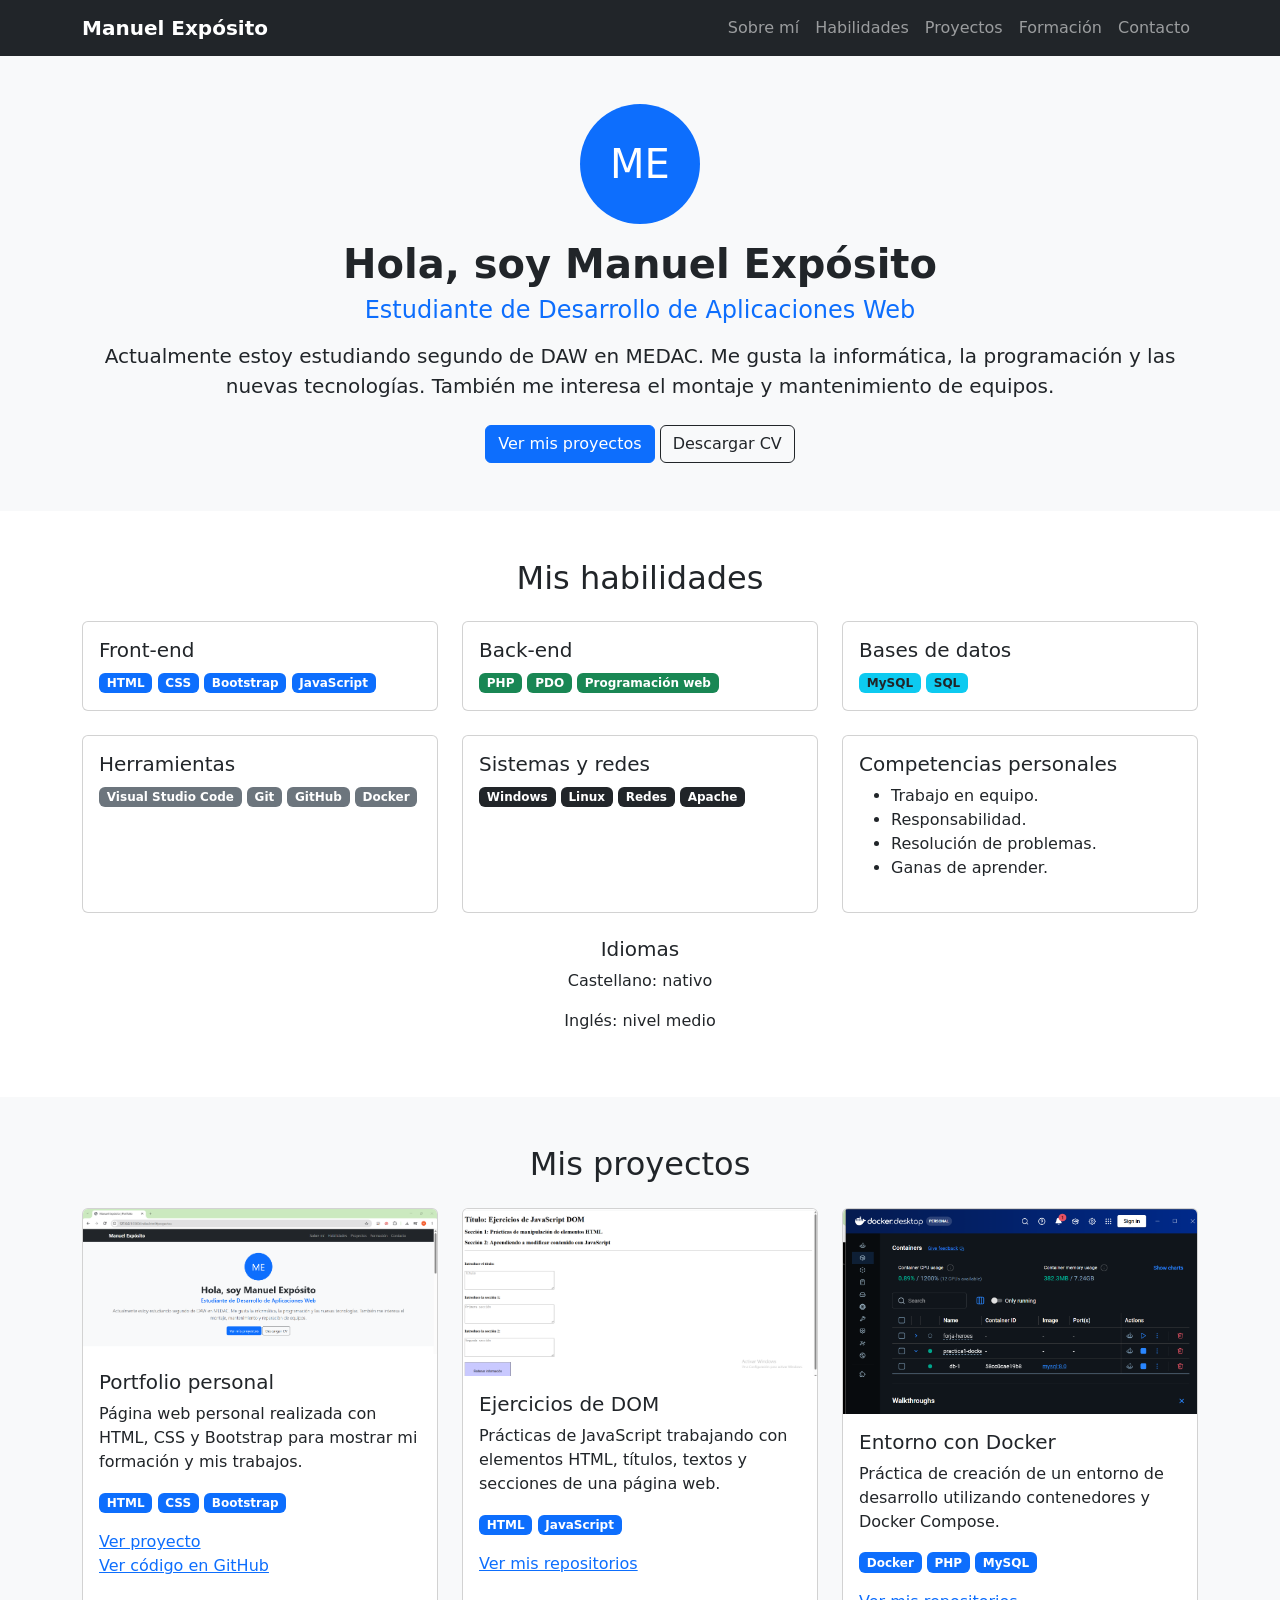
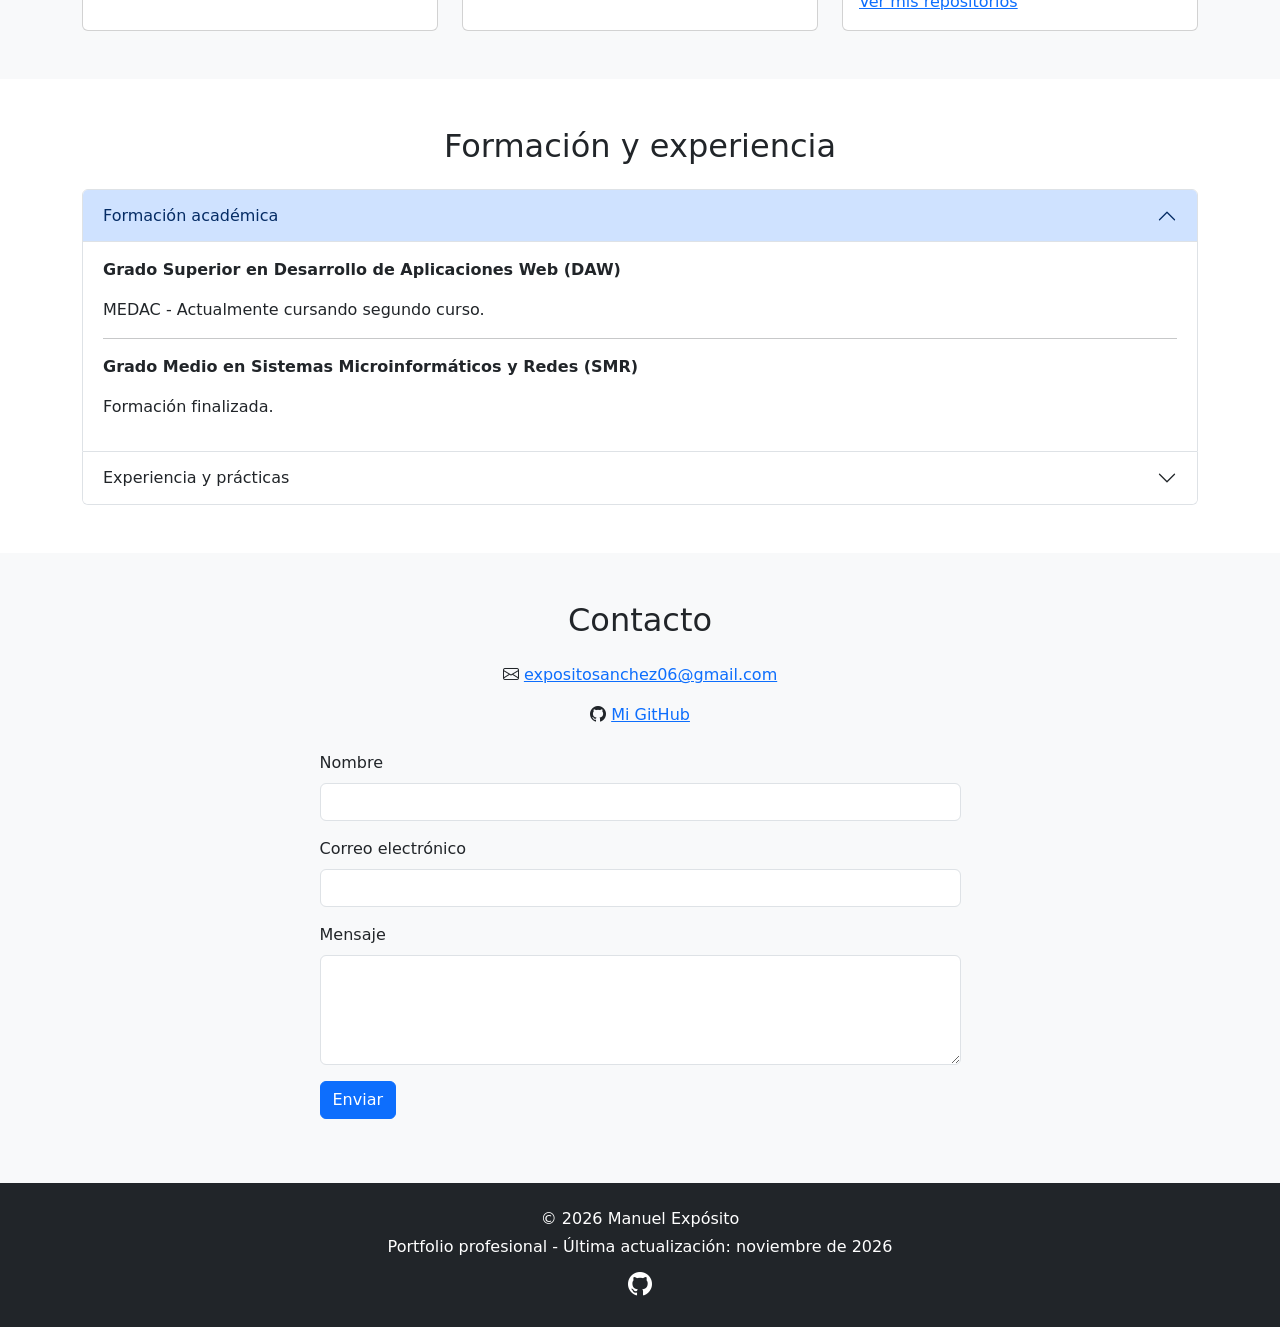
==== commit 0e76730e: "Actualizo la sección de contacto" ====
--- a/index.html
+++ b/index.html
@@ -216,11 +216,11 @@
               <span class="badge bg-primary">Bootstrap</span>
 
               <div class="mt-3">
-                <a href="https://expositosanchez06-a11y.github.io/portfolio/" target="_blank">
+                <a href="https://expositosanchez06-a11y.github.io/portfolio/" target="_blank" rel="noopener noreferrer">
                   Ver proyecto
                 </a>
                 <br>
-                <a href="https://github.com/expositosanchez06-a11y/portfolio" target="_blank">
+                <a href="https://github.com/expositosanchez06-a11y/portfolio" target="_blank" rel="noopener noreferrer">
                   Ver código en GitHub
                 </a>
               </div>
@@ -252,7 +252,7 @@
               <span class="badge bg-primary">JavaScript</span>
 
               <div class="mt-3">
-                <a href="https://github.com/expositosanchez06-a11y" target="_blank">
+                <a href="https://github.com/expositosanchez06-a11y" target="_blank" rel="noopener noreferrer">
                   Ver mis repositorios
                 </a>
               </div>
@@ -285,7 +285,7 @@
               <span class="badge bg-primary">MySQL</span>
 
               <div class="mt-3">
-                <a href="https://github.com/expositosanchez06-a11y" target="_blank">
+                <a href="https://github.com/expositosanchez06-a11y" target="_blank" rel="noopener noreferrer">
                   Ver mis repositorios
                 </a>
               </div>
@@ -391,8 +391,15 @@
       <div class="text-center mb-4">
 
         <p>
+          <i class="bi bi-envelope"></i>
+          <a href="mailto:expositosanchez06@gmail.com">
+            expositosanchez06@gmail.com
+          </a>
+        </p>
+
+        <p>
           <i class="bi bi-github"></i>
-          <a href="https://github.com/expositosanchez06-a11y" target="_blank">
+          <a href="https://github.com/expositosanchez06-a11y" target="_blank" rel="noopener noreferrer">
             Mi GitHub
           </a>
         </p>
@@ -455,6 +462,7 @@
 
       <a href="https://github.com/expositosanchez06-a11y"
          target="_blank"
+         rel="noopener noreferrer"
          class="text-white"
          aria-label="GitHub">
         <i class="bi bi-github fs-4"></i>
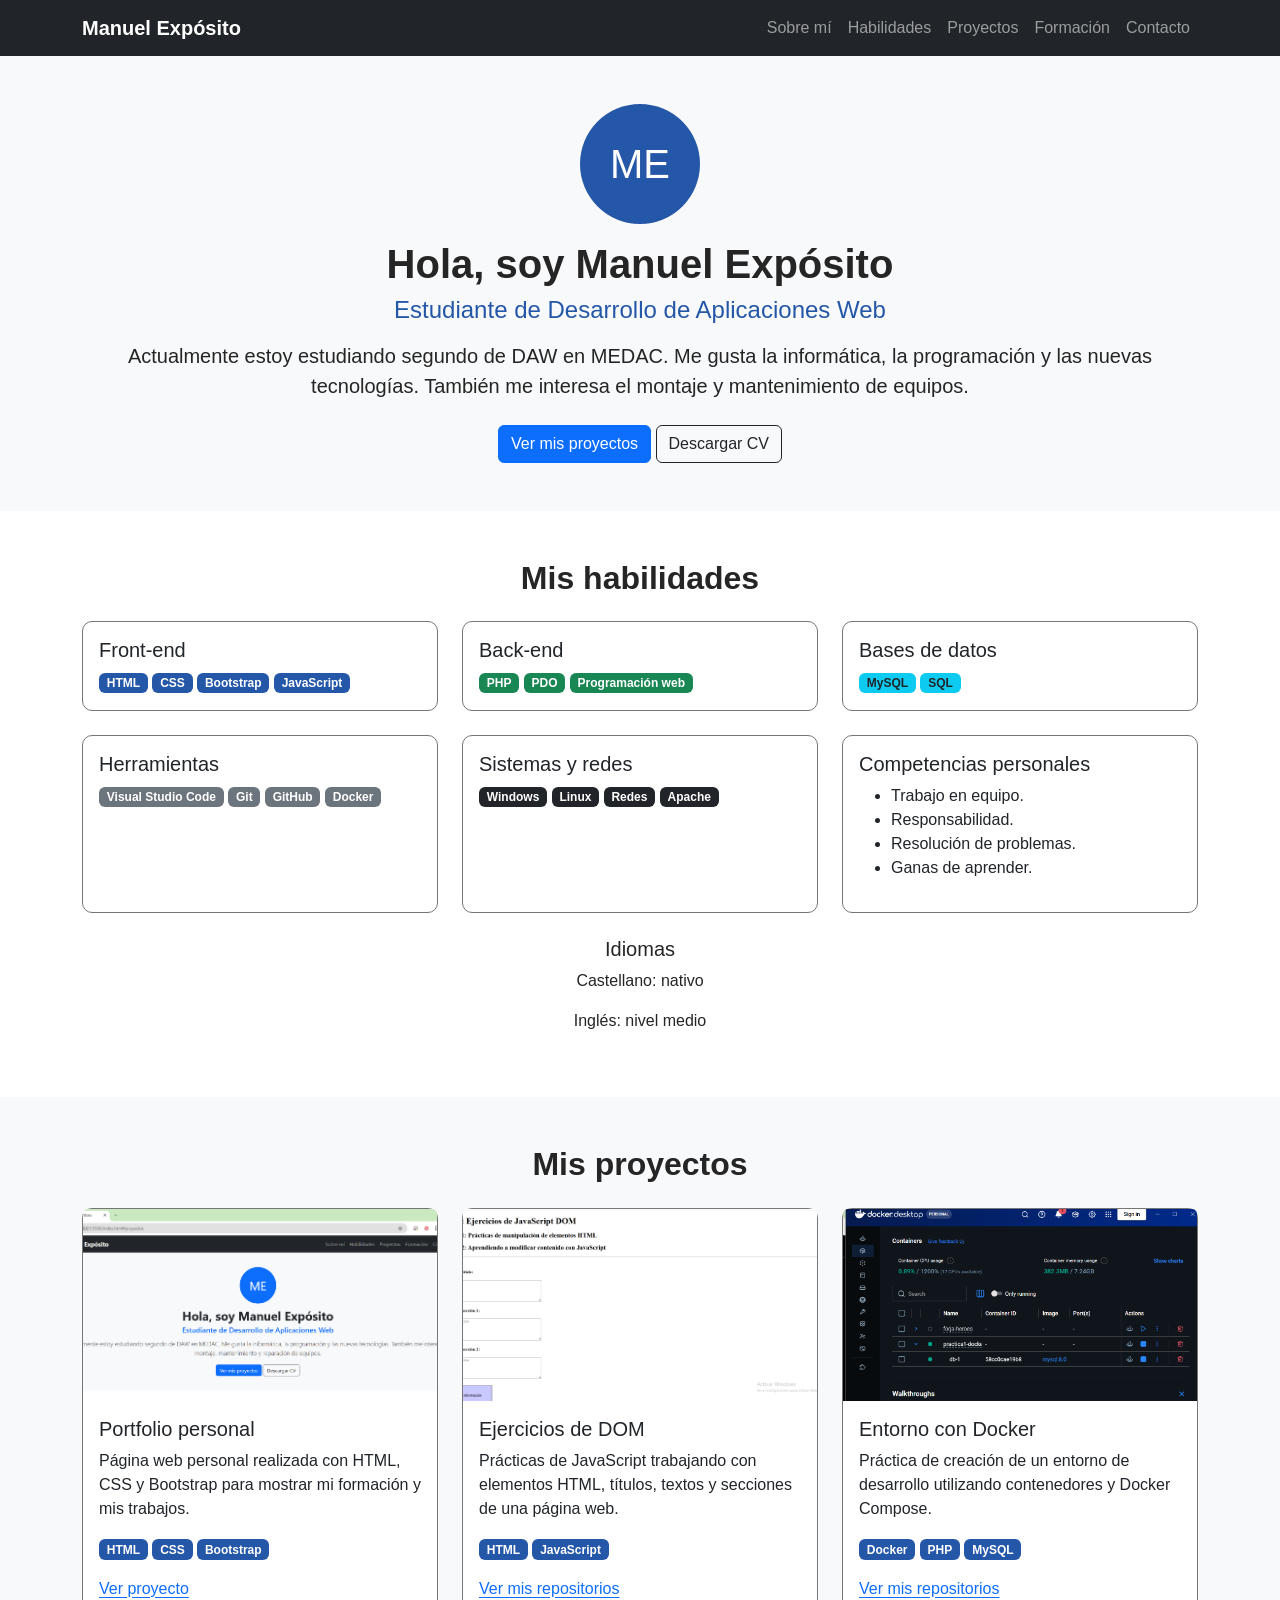
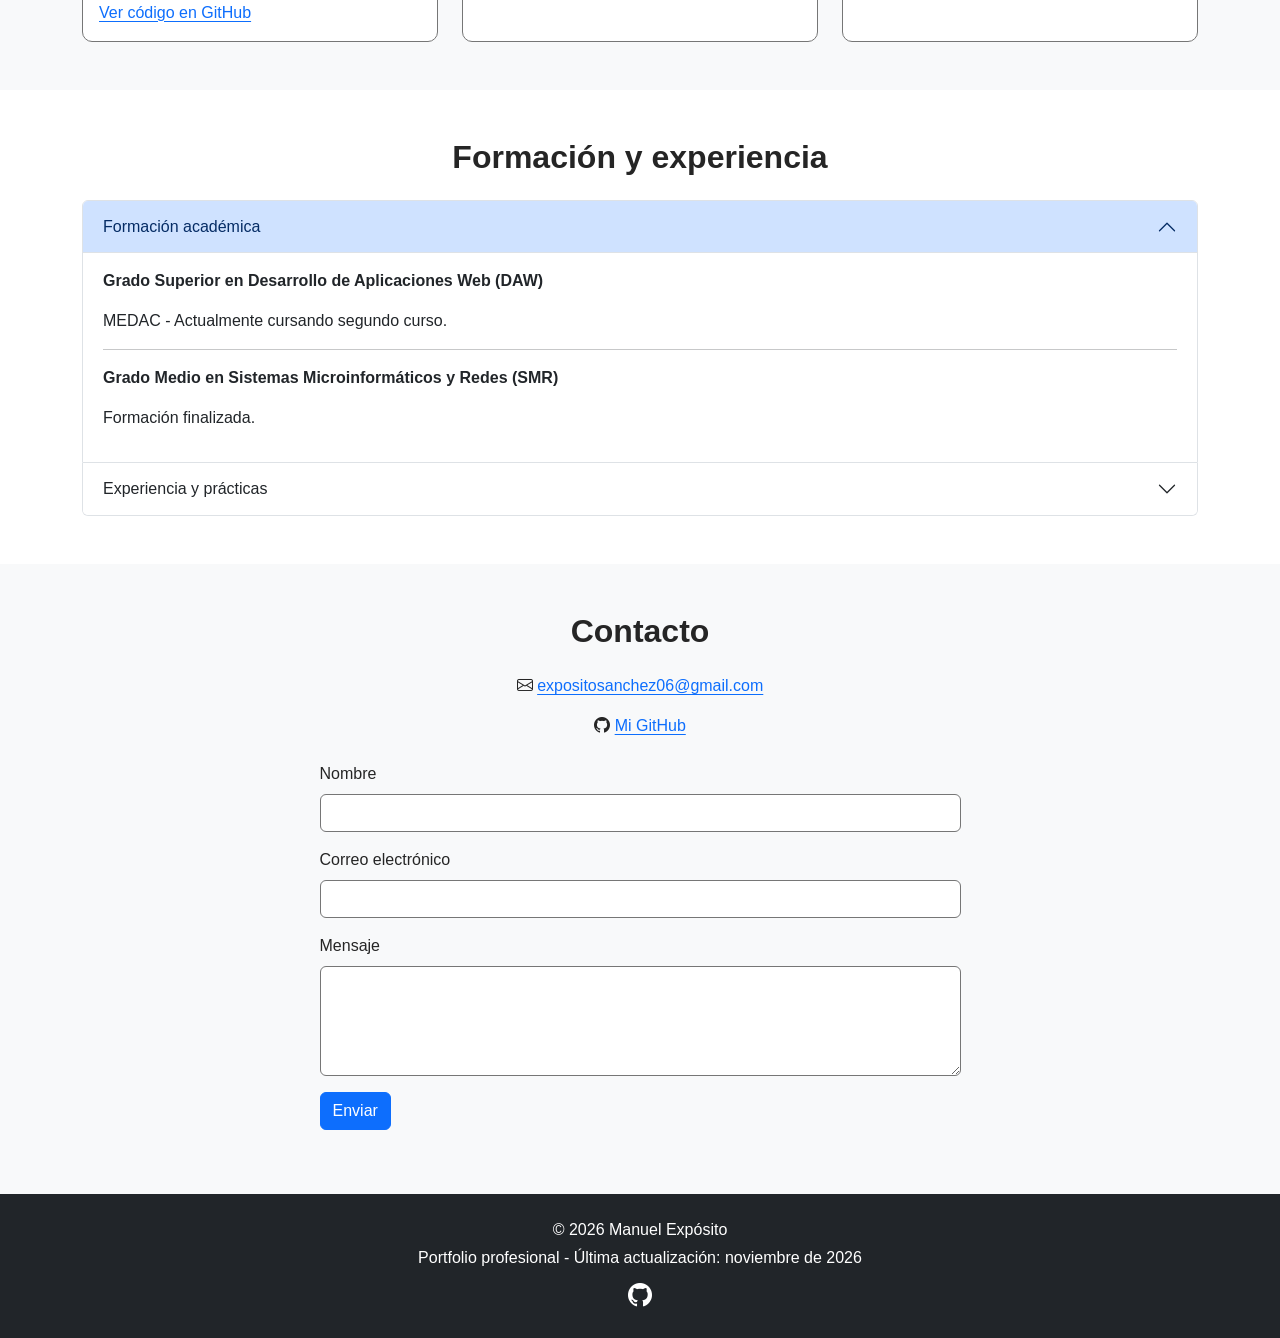
==== commit 2fd79ed5: "Mejoras de accesibilidad del portfolio" ====
--- a/index.html
+++ b/index.html
@@ -10,23 +10,32 @@
 
   <title>Manuel Expósito | Portfolio</title>
 
+  <!-- Bootstrap -->
   <link href="https://cdn.jsdelivr.net/npm/bootstrap@5.3.8/dist/css/bootstrap.min.css" rel="stylesheet">
 
+  <!-- Iconos -->
   <link rel="stylesheet" href="https://cdn.jsdelivr.net/npm/bootstrap-icons@1.13.1/font/bootstrap-icons.min.css">
 
+  <!-- Mi CSS -->
   <link rel="stylesheet" href="css/estilos.css">
 </head>
 
 <body>
+
+  <!-- Enlace para saltar directamente al contenido -->
+  <a class="skip-link" href="#contenido">Saltar al contenido</a>
 
   <!-- Menú de navegación -->
   <nav class="navbar navbar-expand-lg navbar-dark bg-dark sticky-top">
     <div class="container">
 
-      <a class="navbar-brand fw-bold" href="#">Manuel Expósito</a>
-
-      <button class="navbar-toggler" type="button" data-bs-toggle="collapse" data-bs-target="#menu">
-        <span class="navbar-toggler-icon"></span>
+      <a class="navbar-brand fw-bold" href="#sobre-mi">Manuel Expósito</a>
+
+      <button class="navbar-toggler" type="button"
+              data-bs-toggle="collapse" data-bs-target="#menu"
+              aria-controls="menu" aria-expanded="false"
+              aria-label="Abrir o cerrar el menú de navegación">
+        <span class="navbar-toggler-icon" aria-hidden="true"></span>
       </button>
 
       <div class="collapse navbar-collapse" id="menu">
@@ -57,397 +66,395 @@
     </div>
   </nav>
 
-
-  <!-- Presentación -->
-  <header id="sobre-mi" class="py-5 text-center bg-light">
-
-    <div class="container">
-
-      <div class="rounded-circle bg-primary text-white d-flex align-items-center justify-content-center mx-auto mb-3"
-           style="width: 120px; height: 120px; font-size: 40px;">
-        ME
+  <main id="contenido">
+
+    <!-- Presentación -->
+    <header id="sobre-mi" class="py-5 text-center bg-light">
+
+      <div class="container">
+
+        <div class="avatar-iniciales rounded-circle bg-primary text-white d-flex align-items-center justify-content-center mx-auto mb-3">
+          ME
+        </div>
+
+        <h1 class="fw-bold">Hola, soy Manuel Expósito</h1>
+
+        <h2 class="h4 text-primary">
+          Estudiante de Desarrollo de Aplicaciones Web
+        </h2>
+
+        <p class="lead mt-3">
+          Actualmente estoy estudiando segundo de DAW en MEDAC.
+          Me gusta la informática, la programación y las nuevas tecnologías.
+          También me interesa el montaje y mantenimiento de equipos.
+        </p>
+
+        <a href="#proyectos" class="btn btn-primary mt-2">
+          Ver mis proyectos
+        </a>
+
+        <a href="docs/cv.pdf" class="btn btn-outline-dark mt-2" download>
+          Descargar CV
+        </a>
+
       </div>
-
-      <h1 class="fw-bold">Hola, soy Manuel Expósito</h1>
-
-      <h2 class="h4 text-primary">
-        Estudiante de Desarrollo de Aplicaciones Web
-      </h2>
-
-      <p class="lead mt-3">
-        Actualmente estoy estudiando segundo de DAW en MEDAC.
-        Me gusta la informática, la programación y las nuevas tecnologías.
-        También me interesa el montaje y mantenimiento de equipos.
-      </p>
-
-      <a href="#proyectos" class="btn btn-primary mt-2">
-        Ver mis proyectos
-      </a>
-
-      <a href="docs/cv.pdf" class="btn btn-outline-dark mt-2" download>
-        Descargar CV
-      </a>
-
-    </div>
-  </header>
-
-
-  <!-- Habilidades -->
-  <section id="habilidades" class="py-5">
-
-    <div class="container">
-
-      <h2 class="text-center mb-4">Mis habilidades</h2>
-
-      <div class="row g-4">
-
-        <div class="col-md-6 col-lg-4">
-          <div class="card h-100">
-            <div class="card-body">
-              <h3 class="h5">Front-end</h3>
-              <span class="badge bg-primary">HTML</span>
-              <span class="badge bg-primary">CSS</span>
-              <span class="badge bg-primary">Bootstrap</span>
-              <span class="badge bg-primary">JavaScript</span>
-            </div>
-          </div>
-        </div>
-
-        <div class="col-md-6 col-lg-4">
-          <div class="card h-100">
-            <div class="card-body">
-              <h3 class="h5">Back-end</h3>
-              <span class="badge bg-success">PHP</span>
-              <span class="badge bg-success">PDO</span>
-              <span class="badge bg-success">Programación web</span>
-            </div>
-          </div>
-        </div>
-
-        <div class="col-md-6 col-lg-4">
-          <div class="card h-100">
-            <div class="card-body">
-              <h3 class="h5">Bases de datos</h3>
-              <span class="badge bg-info text-dark">MySQL</span>
-              <span class="badge bg-info text-dark">SQL</span>
-            </div>
-          </div>
-        </div>
-
-        <div class="col-md-6 col-lg-4">
-          <div class="card h-100">
-            <div class="card-body">
-              <h3 class="h5">Herramientas</h3>
-              <span class="badge bg-secondary">Visual Studio Code</span>
-              <span class="badge bg-secondary">Git</span>
-              <span class="badge bg-secondary">GitHub</span>
-              <span class="badge bg-secondary">Docker</span>
-            </div>
-          </div>
-        </div>
-
-        <div class="col-md-6 col-lg-4">
-          <div class="card h-100">
-            <div class="card-body">
-              <h3 class="h5">Sistemas y redes</h3>
-              <span class="badge bg-dark">Windows</span>
-              <span class="badge bg-dark">Linux</span>
-              <span class="badge bg-dark">Redes</span>
-              <span class="badge bg-dark">Apache</span>
-            </div>
-          </div>
-        </div>
-
-        <div class="col-md-6 col-lg-4">
-          <div class="card h-100">
-            <div class="card-body">
-              <h3 class="h5">Competencias personales</h3>
-              <ul>
-                <li>Trabajo en equipo.</li>
-                <li>Responsabilidad.</li>
-                <li>Resolución de problemas.</li>
-                <li>Ganas de aprender.</li>
-              </ul>
-            </div>
-          </div>
+    </header>
+
+    <!-- Habilidades -->
+    <section id="habilidades" class="py-5">
+
+      <div class="container">
+
+        <h2 class="text-center mb-4">Mis habilidades</h2>
+
+        <div class="row g-4">
+
+          <div class="col-md-6 col-lg-4">
+            <div class="card h-100">
+              <div class="card-body">
+                <h3 class="h5">Front-end</h3>
+                <span class="badge bg-primary">HTML</span>
+                <span class="badge bg-primary">CSS</span>
+                <span class="badge bg-primary">Bootstrap</span>
+                <span class="badge bg-primary">JavaScript</span>
+              </div>
+            </div>
+          </div>
+
+          <div class="col-md-6 col-lg-4">
+            <div class="card h-100">
+              <div class="card-body">
+                <h3 class="h5">Back-end</h3>
+                <span class="badge bg-success">PHP</span>
+                <span class="badge bg-success">PDO</span>
+                <span class="badge bg-success">Programación web</span>
+              </div>
+            </div>
+          </div>
+
+          <div class="col-md-6 col-lg-4">
+            <div class="card h-100">
+              <div class="card-body">
+                <h3 class="h5">Bases de datos</h3>
+                <span class="badge bg-info text-dark">MySQL</span>
+                <span class="badge bg-info text-dark">SQL</span>
+              </div>
+            </div>
+          </div>
+
+          <div class="col-md-6 col-lg-4">
+            <div class="card h-100">
+              <div class="card-body">
+                <h3 class="h5">Herramientas</h3>
+                <span class="badge bg-secondary">Visual Studio Code</span>
+                <span class="badge bg-secondary">Git</span>
+                <span class="badge bg-secondary">GitHub</span>
+                <span class="badge bg-secondary">Docker</span>
+              </div>
+            </div>
+          </div>
+
+          <div class="col-md-6 col-lg-4">
+            <div class="card h-100">
+              <div class="card-body">
+                <h3 class="h5">Sistemas y redes</h3>
+                <span class="badge bg-dark">Windows</span>
+                <span class="badge bg-dark">Linux</span>
+                <span class="badge bg-dark">Redes</span>
+                <span class="badge bg-dark">Apache</span>
+              </div>
+            </div>
+          </div>
+
+          <div class="col-md-6 col-lg-4">
+            <div class="card h-100">
+              <div class="card-body">
+                <h3 class="h5">Competencias personales</h3>
+                <ul>
+                  <li>Trabajo en equipo.</li>
+                  <li>Responsabilidad.</li>
+                  <li>Resolución de problemas.</li>
+                  <li>Ganas de aprender.</li>
+                </ul>
+              </div>
+            </div>
+          </div>
+
+        </div>
+
+        <div class="mt-4 text-center">
+          <h3 class="h5">Idiomas</h3>
+          <p>Castellano: nativo</p>
+          <p>Inglés: nivel medio</p>
         </div>
 
       </div>
-
-      <div class="mt-4 text-center">
-        <h3 class="h5">Idiomas</h3>
-        <p>Castellano: nativo</p>
-        <p>Inglés: nivel medio</p>
+    </section>
+
+    <!-- Proyectos -->
+    <section id="proyectos" class="py-5 bg-light">
+
+      <div class="container">
+
+        <h2 class="text-center mb-4">Mis proyectos</h2>
+
+        <div class="row g-4">
+
+          <!-- Proyecto 1 -->
+          <div class="col-md-4">
+            <div class="card h-100">
+
+              <img src="img/proyecto1.png"
+                   class="card-img-top img-fluid"
+                   alt="Captura de mi portfolio personal">
+
+              <div class="card-body">
+
+                <h3 class="h5">Portfolio personal</h3>
+
+                <p>
+                  Página web personal realizada con HTML, CSS y Bootstrap
+                  para mostrar mi formación y mis trabajos.
+                </p>
+
+                <span class="badge bg-primary">HTML</span>
+                <span class="badge bg-primary">CSS</span>
+                <span class="badge bg-primary">Bootstrap</span>
+
+                <div class="mt-3">
+                  <a href="https://expositosanchez06-a11y.github.io/portfolio/" target="_blank" rel="noopener noreferrer">
+                    Ver proyecto
+                  </a>
+                  <br>
+                  <a href="https://github.com/expositosanchez06-a11y/portfolio" target="_blank" rel="noopener noreferrer">
+                    Ver código en GitHub
+                  </a>
+                </div>
+
+              </div>
+            </div>
+          </div>
+
+          <!-- Proyecto 2 -->
+          <div class="col-md-4">
+            <div class="card h-100">
+
+              <img src="img/proyecto2.png"
+                   class="card-img-top img-fluid"
+                   alt="Captura de mis ejercicios de JavaScript DOM">
+
+              <div class="card-body">
+
+                <h3 class="h5">Ejercicios de DOM</h3>
+
+                <p>
+                  Prácticas de JavaScript trabajando con elementos HTML,
+                  títulos, textos y secciones de una página web.
+                </p>
+
+                <span class="badge bg-primary">HTML</span>
+                <span class="badge bg-primary">JavaScript</span>
+
+                <div class="mt-3">
+                  <a href="https://github.com/expositosanchez06-a11y" target="_blank" rel="noopener noreferrer">
+                    Ver mis repositorios
+                  </a>
+                </div>
+
+              </div>
+            </div>
+          </div>
+
+          <!-- Proyecto 3 -->
+          <div class="col-md-4">
+            <div class="card h-100">
+
+              <img src="img/proyecto3.png"
+                   class="card-img-top img-fluid"
+                   alt="Captura de mi entorno de Docker">
+
+              <div class="card-body">
+
+                <h3 class="h5">Entorno con Docker</h3>
+
+                <p>
+                  Práctica de creación de un entorno de desarrollo
+                  utilizando contenedores y Docker Compose.
+                </p>
+
+                <span class="badge bg-primary">Docker</span>
+                <span class="badge bg-primary">PHP</span>
+                <span class="badge bg-primary">MySQL</span>
+
+                <div class="mt-3">
+                  <a href="https://github.com/expositosanchez06-a11y" target="_blank" rel="noopener noreferrer">
+                    Ver mis repositorios
+                  </a>
+                </div>
+
+              </div>
+            </div>
+          </div>
+
+        </div>
       </div>
-
-    </div>
-  </section>
-
-
-  <!-- Proyectos -->
-  <section id="proyectos" class="py-5 bg-light">
-
-    <div class="container">
-
-      <h2 class="text-center mb-4">Mis proyectos</h2>
-
-      <div class="row g-4">
-
-        <!-- Proyecto 1 -->
-        <div class="col-md-4">
-
-          <div class="card h-100">
-
-            <img src="img/proyecto1.png"
-                 class="card-img-top"
-                 alt="Captura de mi portfolio personal">
-
-            <div class="card-body">
-
-              <h3 class="h5">Portfolio personal</h3>
-
-              <p>
-                Página web personal realizada con HTML, CSS y Bootstrap
-                para mostrar mi formación y mis trabajos.
-              </p>
-
-              <span class="badge bg-primary">HTML</span>
-              <span class="badge bg-primary">CSS</span>
-              <span class="badge bg-primary">Bootstrap</span>
-
-              <div class="mt-3">
-                <a href="https://expositosanchez06-a11y.github.io/portfolio/" target="_blank" rel="noopener noreferrer">
-                  Ver proyecto
-                </a>
-                <br>
-                <a href="https://github.com/expositosanchez06-a11y/portfolio" target="_blank" rel="noopener noreferrer">
-                  Ver código en GitHub
-                </a>
-              </div>
-
-            </div>
-          </div>
-        </div>
-
-
-        <!-- Proyecto 2 -->
-        <div class="col-md-4">
-
-          <div class="card h-100">
-
-            <img src="img/proyecto2.png"
-                 class="card-img-top"
-                 alt="Captura de mis ejercicios de JavaScript DOM">
-
-            <div class="card-body">
-
-              <h3 class="h5">Ejercicios de DOM</h3>
-
-              <p>
-                Prácticas de JavaScript trabajando con elementos HTML,
-                títulos, textos y secciones de una página web.
-              </p>
-
-              <span class="badge bg-primary">HTML</span>
-              <span class="badge bg-primary">JavaScript</span>
-
-              <div class="mt-3">
-                <a href="https://github.com/expositosanchez06-a11y" target="_blank" rel="noopener noreferrer">
-                  Ver mis repositorios
-                </a>
-              </div>
-
-            </div>
-          </div>
-        </div>
-
-
-        <!-- Proyecto 3 -->
-        <div class="col-md-4">
-
-          <div class="card h-100">
-
-            <img src="img/proyecto3.png"
-                 class="card-img-top"
-                 alt="Captura de mi entorno de Docker">
-
-            <div class="card-body">
-
-              <h3 class="h5">Entorno con Docker</h3>
-
-              <p>
-                Práctica de creación de un entorno de desarrollo
-                utilizando contenedores y Docker Compose.
-              </p>
-
-              <span class="badge bg-primary">Docker</span>
-              <span class="badge bg-primary">PHP</span>
-              <span class="badge bg-primary">MySQL</span>
-
-              <div class="mt-3">
-                <a href="https://github.com/expositosanchez06-a11y" target="_blank" rel="noopener noreferrer">
-                  Ver mis repositorios
-                </a>
-              </div>
-
-            </div>
-          </div>
-        </div>
-
+    </section>
+
+    <!-- Formación y experiencia -->
+    <section id="formacion" class="py-5">
+
+      <div class="container">
+
+        <h2 class="text-center mb-4">Formación y experiencia</h2>
+
+        <div class="accordion" id="acordeonFormacion">
+
+          <div class="accordion-item">
+
+            <h3 class="accordion-header">
+              <button class="accordion-button" type="button"
+                      data-bs-toggle="collapse"
+                      data-bs-target="#estudios"
+                      aria-expanded="true"
+                      aria-controls="estudios">
+                Formación académica
+              </button>
+            </h3>
+
+            <div id="estudios"
+                 class="accordion-collapse collapse show"
+                 data-bs-parent="#acordeonFormacion">
+
+              <div class="accordion-body">
+
+                <p>
+                  <strong>Grado Superior en Desarrollo de Aplicaciones Web (DAW)</strong>
+                </p>
+
+                <p>MEDAC - Actualmente cursando segundo curso.</p>
+
+                <hr>
+
+                <p>
+                  <strong>Grado Medio en Sistemas Microinformáticos y Redes (SMR)</strong>
+                </p>
+
+                <p>Formación finalizada.</p>
+
+              </div>
+            </div>
+          </div>
+
+          <div class="accordion-item">
+
+            <h3 class="accordion-header">
+              <button class="accordion-button collapsed" type="button"
+                      data-bs-toggle="collapse"
+                      data-bs-target="#experiencia"
+                      aria-expanded="false"
+                      aria-controls="experiencia">
+                Experiencia y prácticas
+              </button>
+            </h3>
+
+            <div id="experiencia"
+                 class="accordion-collapse collapse"
+                 data-bs-parent="#acordeonFormacion">
+
+              <div class="accordion-body">
+
+                <p>
+                  <strong>DMSAS - Hospital Universitario Virgen del Rocío</strong>
+                </p>
+
+                <p>Sevilla | 2024-2026</p>
+
+                <p>
+                  Realicé prácticas durante dos años seguidos.
+                  Durante este tiempo pude conocer mejor el trabajo
+                  diario de un entorno informático y aprender de los
+                  profesionales del equipo.
+                </p>
+
+              </div>
+            </div>
+          </div>
+
+        </div>
       </div>
-    </div>
-  </section>
-
-
-  <!-- Formación y experiencia -->
-  <section id="formacion" class="py-5">
-
-    <div class="container">
-
-      <h2 class="text-center mb-4">Formación y experiencia</h2>
-
-      <div class="accordion" id="acordeonFormacion">
-
-        <div class="accordion-item">
-
-          <h3 class="accordion-header">
-            <button class="accordion-button" type="button"
-                    data-bs-toggle="collapse"
-                    data-bs-target="#estudios">
-              Formación académica
-            </button>
-          </h3>
-
-          <div id="estudios"
-               class="accordion-collapse collapse show"
-               data-bs-parent="#acordeonFormacion">
-
-            <div class="accordion-body">
-
-              <p>
-                <strong>Grado Superior en Desarrollo de Aplicaciones Web (DAW)</strong>
-              </p>
-
-              <p>MEDAC - Actualmente cursando segundo curso.</p>
-
-              <hr>
-
-              <p>
-                <strong>Grado Medio en Sistemas Microinformáticos y Redes (SMR)</strong>
-              </p>
-
-              <p>Formación finalizada.</p>
-
-            </div>
-          </div>
-        </div>
-
-
-        <div class="accordion-item">
-
-          <h3 class="accordion-header">
-            <button class="accordion-button collapsed" type="button"
-                    data-bs-toggle="collapse"
-                    data-bs-target="#experiencia">
-              Experiencia y prácticas
-            </button>
-          </h3>
-
-          <div id="experiencia"
-               class="accordion-collapse collapse"
-               data-bs-parent="#acordeonFormacion">
-
-            <div class="accordion-body">
-
-              <p>
-                <strong>DMSAS - Hospital Universitario Virgen del Rocío</strong>
-              </p>
-
-              <p>Sevilla | 2024-2026</p>
-
-              <p>
-                Realicé prácticas durante dos años seguidos.
-                Durante este tiempo pude conocer mejor el trabajo
-                diario de un entorno informático y aprender de los
-                profesionales del equipo.
-              </p>
-
-            </div>
-          </div>
-        </div>
-
+    </section>
+
+    <!-- Contacto -->
+    <section id="contacto" class="py-5 bg-light">
+
+      <div class="container">
+
+        <h2 class="text-center mb-4">Contacto</h2>
+
+        <div class="text-center mb-4">
+
+          <p>
+            <i class="bi bi-envelope" aria-hidden="true"></i>
+            <a href="mailto:expositosanchez06@gmail.com">
+              expositosanchez06@gmail.com
+            </a>
+          </p>
+
+          <p>
+            <i class="bi bi-github" aria-hidden="true"></i>
+            <a href="https://github.com/expositosanchez06-a11y" target="_blank" rel="noopener noreferrer">
+              Mi GitHub
+            </a>
+          </p>
+
+        </div>
+
+        <div class="row justify-content-center">
+
+          <div class="col-md-7">
+
+            <form id="formularioContacto" class="needs-validation" novalidate>
+
+              <div class="mb-3">
+                <label for="nombre" class="form-label">Nombre</label>
+                <input type="text" class="form-control" id="nombre"
+                       name="nombre" autocomplete="name" required>
+                <div class="invalid-feedback">
+                  Escribe tu nombre.
+                </div>
+              </div>
+
+              <div class="mb-3">
+                <label for="email" class="form-label">Correo electrónico</label>
+                <input type="email" class="form-control" id="email"
+                       name="email" autocomplete="email" required>
+                <div class="invalid-feedback">
+                  Escribe un correo electrónico válido.
+                </div>
+              </div>
+
+              <div class="mb-3">
+                <label for="mensaje" class="form-label">Mensaje</label>
+                <textarea class="form-control" id="mensaje" name="mensaje"
+                          rows="4" required></textarea>
+                <div class="invalid-feedback">
+                  Escribe un mensaje.
+                </div>
+              </div>
+
+              <button type="submit" class="btn btn-primary">
+                Enviar
+              </button>
+
+              <p id="respuestaFormulario" class="mt-3" aria-live="polite"></p>
+
+            </form>
+          </div>
+        </div>
       </div>
-    </div>
-  </section>
-
-
-  <!-- Contacto -->
-  <section id="contacto" class="py-5 bg-light">
-
-    <div class="container">
-
-      <h2 class="text-center mb-4">Contacto</h2>
-
-      <div class="text-center mb-4">
-
-        <p>
-          <i class="bi bi-envelope"></i>
-          <a href="mailto:expositosanchez06@gmail.com">
-            expositosanchez06@gmail.com
-          </a>
-        </p>
-
-        <p>
-          <i class="bi bi-github"></i>
-          <a href="https://github.com/expositosanchez06-a11y" target="_blank" rel="noopener noreferrer">
-            Mi GitHub
-          </a>
-        </p>
-
-      </div>
-
-      <div class="row justify-content-center">
-
-        <div class="col-md-7">
-
-          <form id="formularioContacto" class="needs-validation" novalidate>
-
-            <div class="mb-3">
-              <label for="nombre" class="form-label">Nombre</label>
-              <input type="text" class="form-control" id="nombre" required>
-              <div class="invalid-feedback">
-                Escribe tu nombre.
-              </div>
-            </div>
-
-            <div class="mb-3">
-              <label for="email" class="form-label">Correo electrónico</label>
-              <input type="email" class="form-control" id="email" required>
-              <div class="invalid-feedback">
-                Escribe un correo electrónico válido.
-              </div>
-            </div>
-
-            <div class="mb-3">
-              <label for="mensaje" class="form-label">Mensaje</label>
-              <textarea class="form-control" id="mensaje" rows="4" required></textarea>
-              <div class="invalid-feedback">
-                Escribe un mensaje.
-              </div>
-            </div>
-
-            <button type="submit" class="btn btn-primary">
-              Enviar
-            </button>
-
-            <p id="respuestaFormulario" class="mt-3"></p>
-
-          </form>
-        </div>
-      </div>
-    </div>
-  </section>
-
+    </section>
+
+  </main>
 
   <!-- Pie de página -->
   <footer class="bg-dark text-white text-center py-4">
@@ -464,14 +471,13 @@
          target="_blank"
          rel="noopener noreferrer"
          class="text-white"
-         aria-label="GitHub">
-        <i class="bi bi-github fs-4"></i>
+         aria-label="Visitar mi perfil de GitHub">
+        <i class="bi bi-github fs-4" aria-hidden="true"></i>
       </a>
 
     </div>
   </footer>
 
-
   <!-- Bootstrap -->
   <script src="https://cdn.jsdelivr.net/npm/bootstrap@5.3.8/dist/js/bootstrap.bundle.min.js"></script>
 
@@ -479,7 +485,6 @@
 
   <!-- Validación del formulario -->
   <script>
-
     const formulario = document.getElementById("formularioContacto");
 
     formulario.addEventListener("submit", function(event) {
@@ -496,7 +501,6 @@
       formulario.classList.add("was-validated");
 
     });
-
   </script>
 
 </body>
--- a/css/estilos.css
+++ b/css/estilos.css
@@ -0,0 +1,102 @@
+
+/* ==================================================
+   ESTILOS PROPIOS DEL PORTFOLIO
+   ================================================== */
+
+/* Colores principales de mi portfolio */
+:root {
+  --bs-primary: #2457a7;
+  --bs-primary-rgb: 36, 87, 167;
+}
+
+/* Desplazamiento suave al pulsar los enlaces */
+html {
+  scroll-behavior: smooth;
+}
+
+/* Evitar que los títulos queden tapados por el menú */
+section {
+  scroll-margin-top: 5rem;
+}
+
+/* Estilo general de la página */
+body {
+  font-family: Arial, sans-serif;
+  color: #252525;
+}
+
+/* Círculo con mis iniciales */
+.avatar-iniciales {
+  width: 7.5rem;
+  height: 7.5rem;
+  font-size: 2.5rem;
+}
+
+/* Mejorar el aspecto de las tarjetas */
+.card {
+  border: 1px solid #767676;
+  border-radius: 0.625rem;
+  transition: transform 0.2s;
+}
+
+.card:hover {
+  transform: translateY(-0.25rem);
+}
+
+/* Imágenes de los proyectos */
+.card-img-top {
+  width: 100%;
+  height: 12rem;
+  object-fit: cover;
+}
+
+/* Separación de los títulos */
+h2 {
+  font-weight: bold;
+  margin-bottom: 1.5rem;
+}
+
+/* Enlaces */
+a {
+  text-underline-offset: 0.2rem;
+}
+
+/* Que se vea el foco al navegar con teclado */
+a:focus-visible,
+button:focus-visible,
+input:focus-visible,
+textarea:focus-visible {
+  outline: 3px solid #b45309;
+  outline-offset: 3px;
+}
+
+/* Enlace para saltar directamente al contenido */
+.skip-link {
+  position: absolute;
+  top: -100px;
+  left: 10px;
+  background-color: #ffffff;
+  color: #252525;
+  padding: 10px;
+  z-index: 2000;
+}
+
+.skip-link:focus {
+  top: 10px;
+}
+
+/* Mejorar el contraste de los campos del formulario */
+.form-control {
+  border-color: #767676;
+}
+
+/* Respetar a las personas que prefieren menos movimiento */
+@media (prefers-reduced-motion: reduce) {
+  html {
+    scroll-behavior: auto;
+  }
+
+  .card {
+    transition: none;
+  }
+}
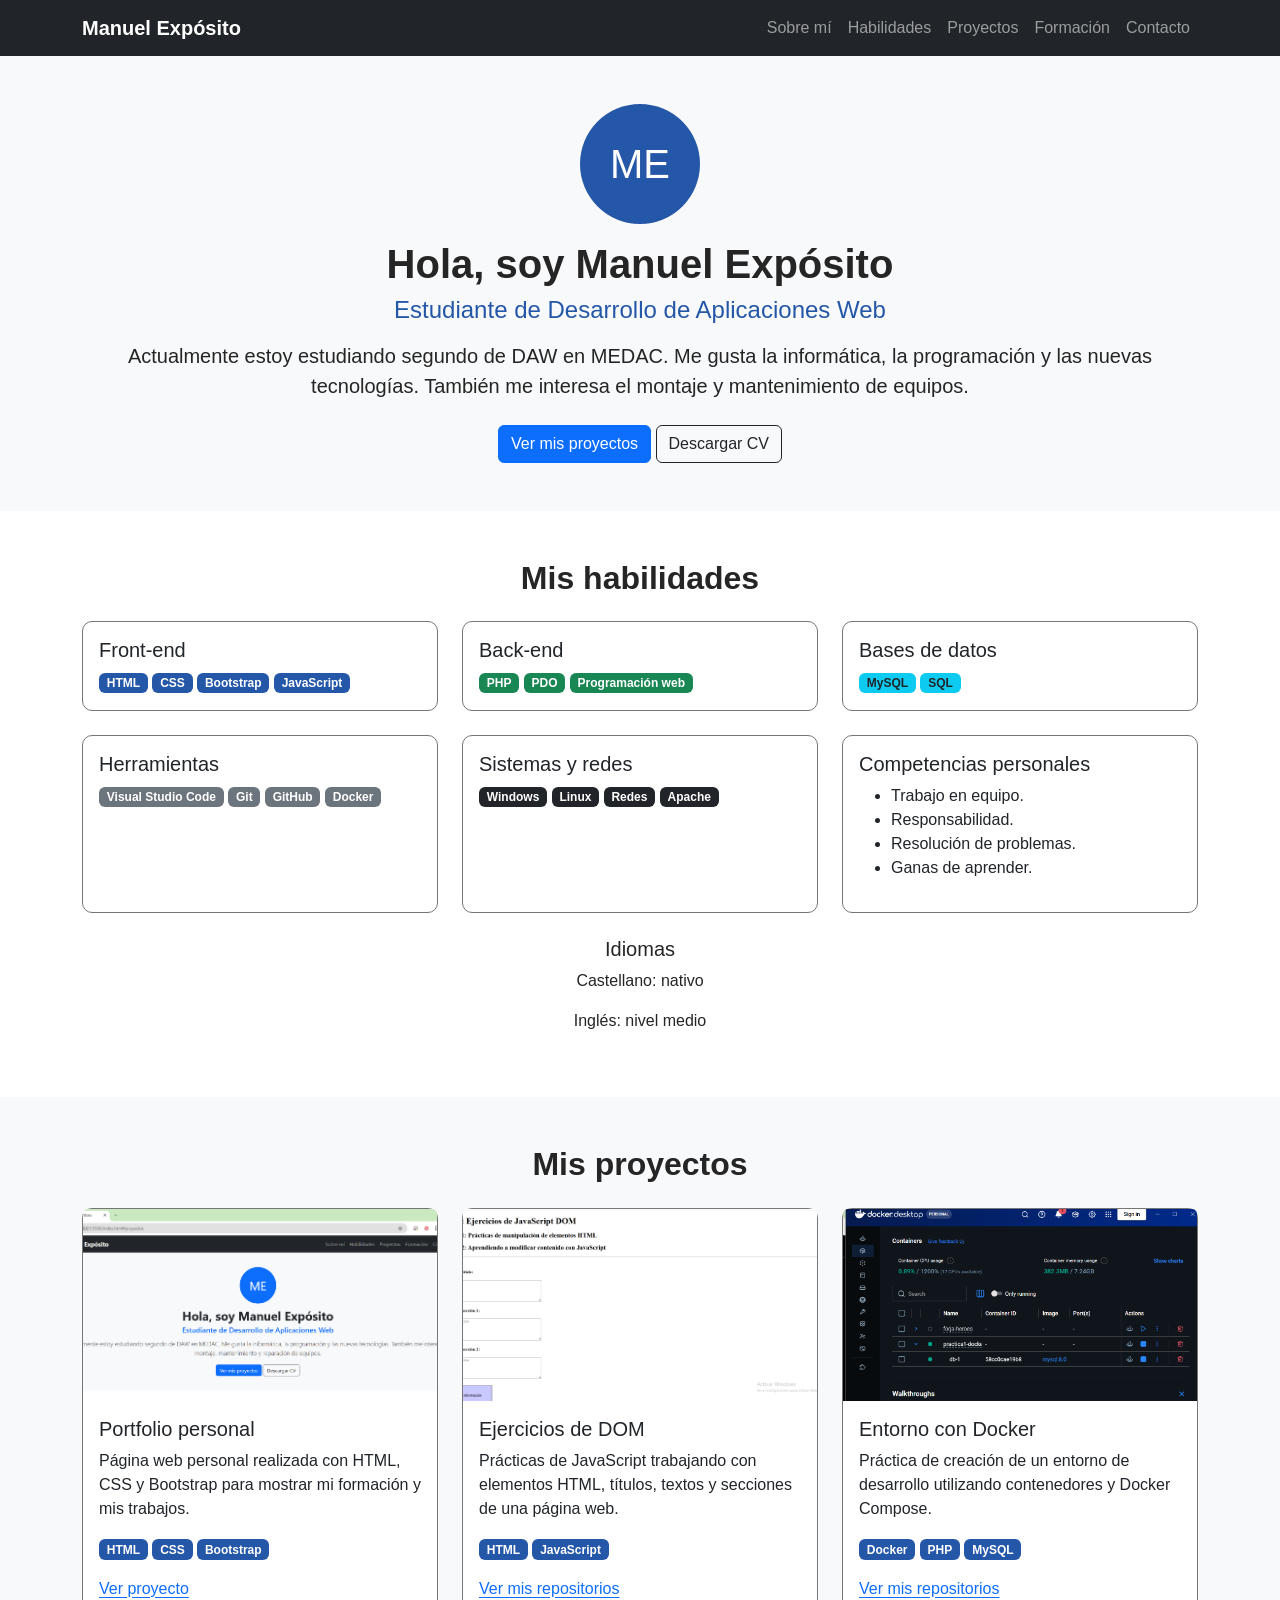
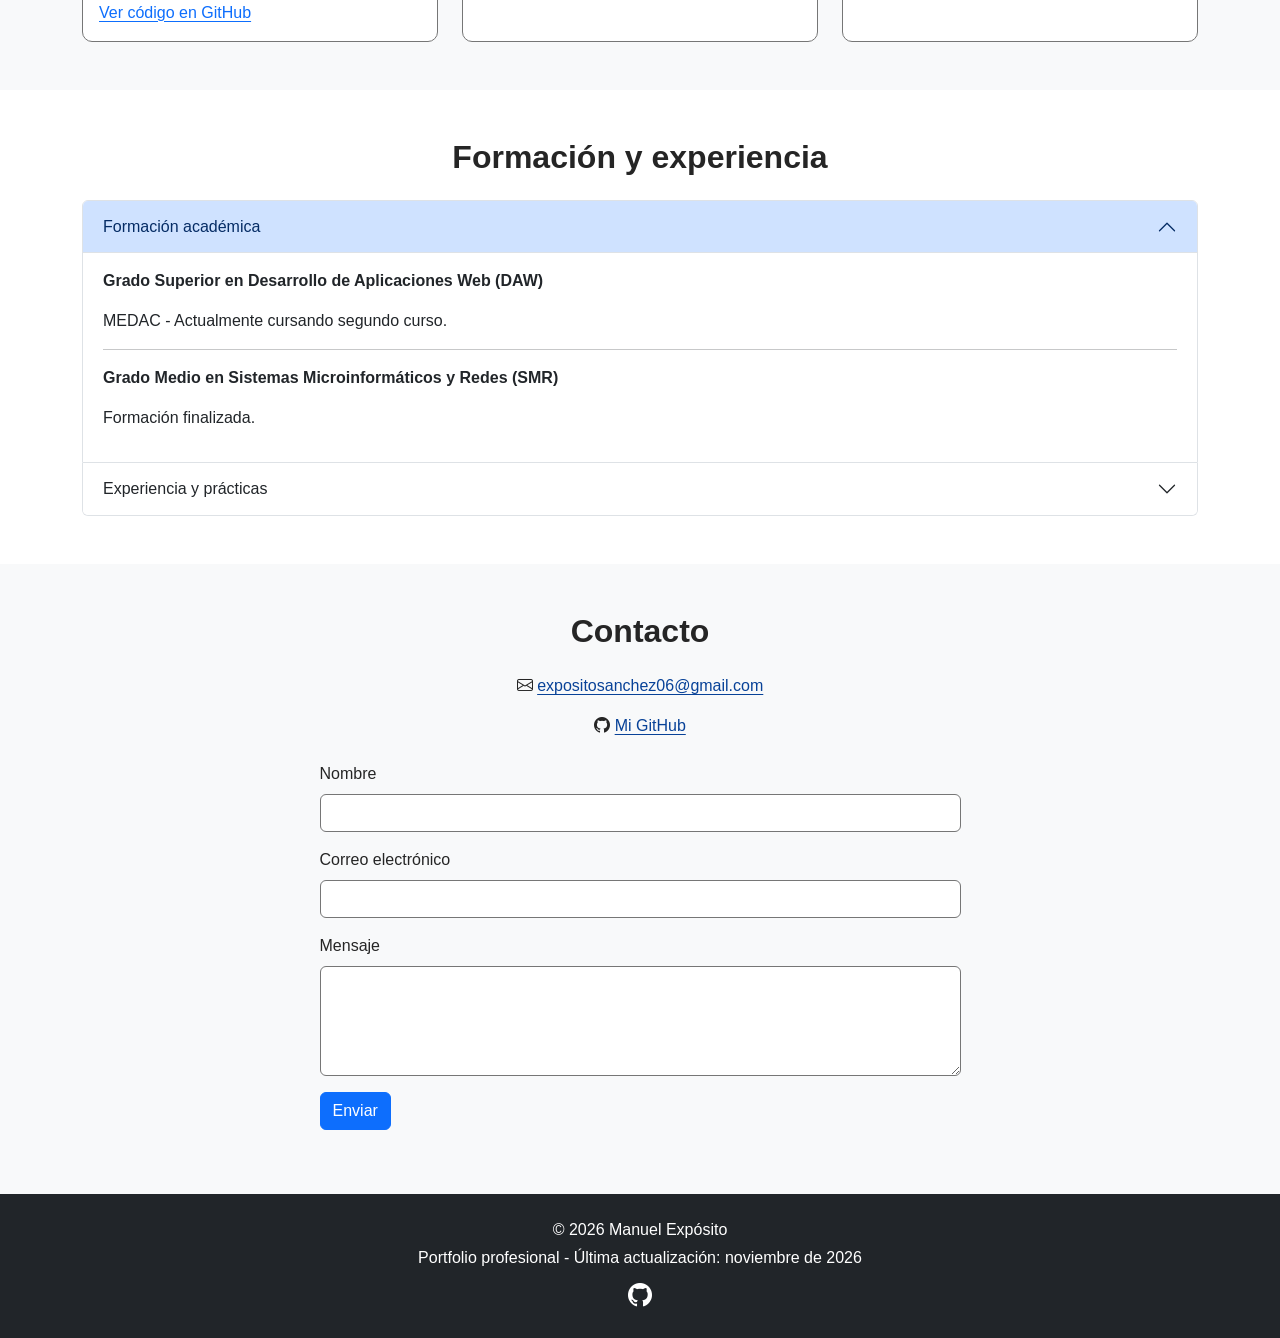
==== commit 9f099994: "Finalizar portfolio y añadir evidencias" ====
--- a/index.html
+++ b/index.html
@@ -504,4 +504,4 @@
   </script>
 
 </body>
-</html>
+</html>
--- a/css/estilos.css
+++ b/css/estilos.css
@@ -90,6 +90,11 @@
   border-color: #767676;
 }
 
+/* Mejorar el contraste de los enlaces de contacto */
+#contacto .text-center a {
+  color: #084298;
+}
+
 /* Respetar a las personas que prefieren menos movimiento */
 @media (prefers-reduced-motion: reduce) {
   html {
@@ -99,4 +104,4 @@
   .card {
     transition: none;
   }
-}
+}
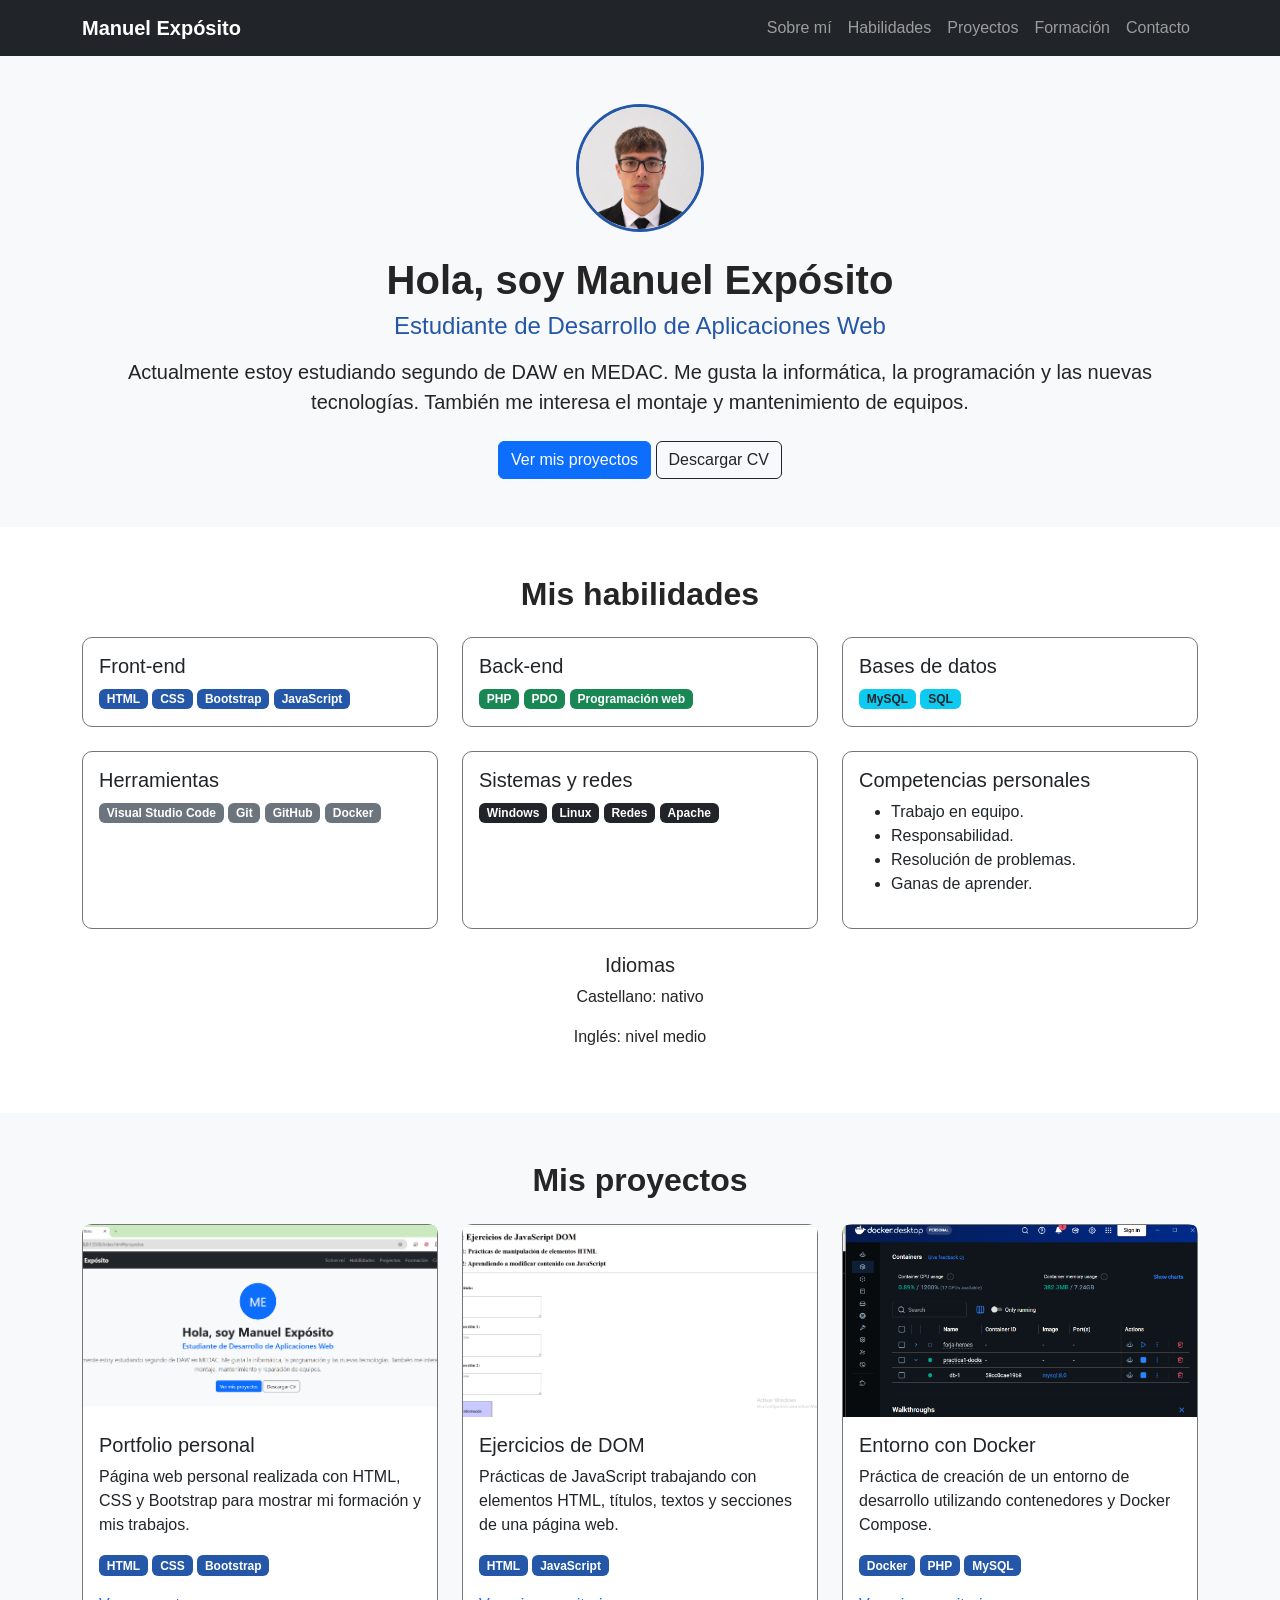
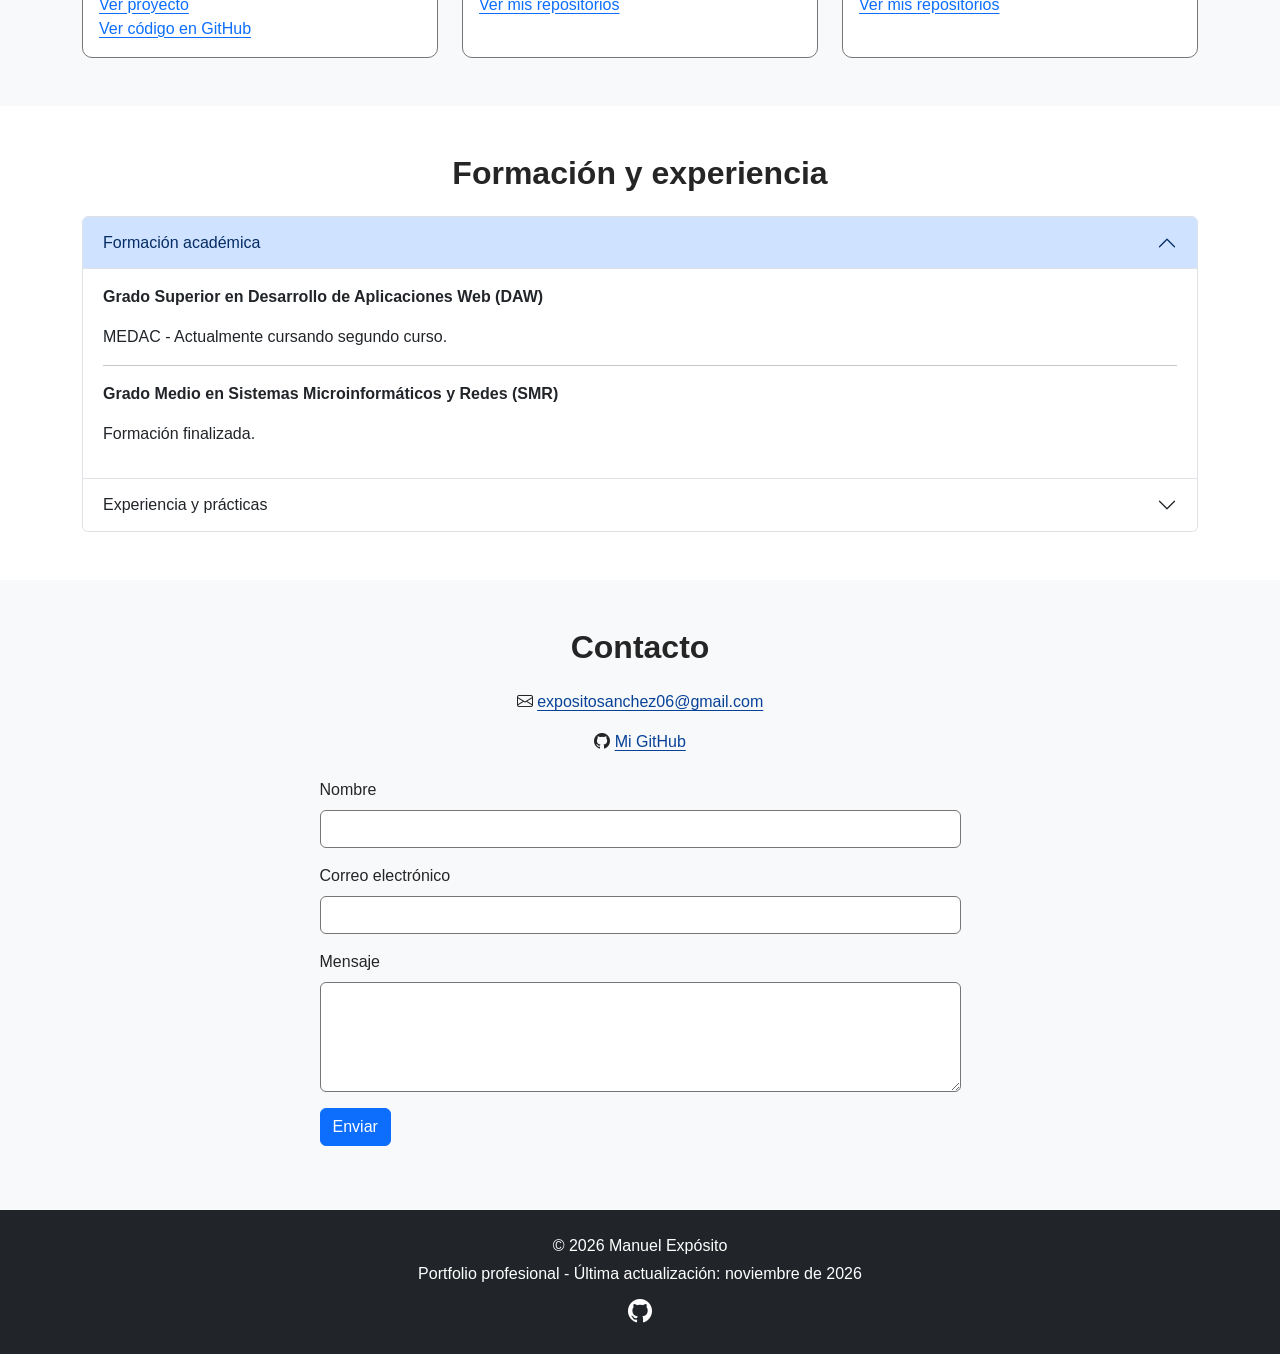
==== commit 4244a07e: "Añadir foto de perfil al portfolio" ====
--- a/index.html
+++ b/index.html
@@ -28,7 +28,6 @@
   <!-- Menú de navegación -->
   <nav class="navbar navbar-expand-lg navbar-dark bg-dark sticky-top">
     <div class="container">
-
       <a class="navbar-brand fw-bold" href="#sobre-mi">Manuel Expósito</a>
 
       <button class="navbar-toggler" type="button"
@@ -40,7 +39,6 @@
 
       <div class="collapse navbar-collapse" id="menu">
         <ul class="navbar-nav ms-auto">
-
           <li class="nav-item">
             <a class="nav-link" href="#sobre-mi">Sobre mí</a>
           </li>
@@ -60,7 +58,6 @@
           <li class="nav-item">
             <a class="nav-link" href="#contacto">Contacto</a>
           </li>
-
         </ul>
       </div>
     </div>
@@ -70,12 +67,12 @@
 
     <!-- Presentación -->
     <header id="sobre-mi" class="py-5 text-center bg-light">
-
       <div class="container">
 
-        <div class="avatar-iniciales rounded-circle bg-primary text-white d-flex align-items-center justify-content-center mx-auto mb-3">
-          ME
-        </div>
+        <!-- Fotografía personal -->
+        <img src="img/foto-manuel.png"
+             alt="Fotografía de Manuel Expósito"
+             class="foto-perfil rounded-circle mx-auto mb-4">
 
         <h1 class="fw-bold">Hola, soy Manuel Expósito</h1>
 
@@ -102,7 +99,6 @@
 
     <!-- Habilidades -->
     <section id="habilidades" class="py-5">
-
       <div class="container">
 
         <h2 class="text-center mb-4">Mis habilidades</h2>
@@ -193,7 +189,6 @@
 
     <!-- Proyectos -->
     <section id="proyectos" class="py-5 bg-light">
-
       <div class="container">
 
         <h2 class="text-center mb-4">Mis proyectos</h2>
@@ -203,13 +198,11 @@
           <!-- Proyecto 1 -->
           <div class="col-md-4">
             <div class="card h-100">
-
               <img src="img/proyecto1.png"
                    class="card-img-top img-fluid"
                    alt="Captura de mi portfolio personal">
 
               <div class="card-body">
-
                 <h3 class="h5">Portfolio personal</h3>
 
                 <p>
@@ -222,15 +215,16 @@
                 <span class="badge bg-primary">Bootstrap</span>
 
                 <div class="mt-3">
-                  <a href="https://expositosanchez06-a11y.github.io/portfolio/" target="_blank" rel="noopener noreferrer">
+                  <a href="https://expositosanchez06-a11y.github.io/portfolio/"
+                     target="_blank" rel="noopener noreferrer">
                     Ver proyecto
                   </a>
                   <br>
-                  <a href="https://github.com/expositosanchez06-a11y/portfolio" target="_blank" rel="noopener noreferrer">
+                  <a href="https://github.com/expositosanchez06-a11y/portfolio"
+                     target="_blank" rel="noopener noreferrer">
                     Ver código en GitHub
                   </a>
                 </div>
-
               </div>
             </div>
           </div>
@@ -238,13 +232,11 @@
           <!-- Proyecto 2 -->
           <div class="col-md-4">
             <div class="card h-100">
-
               <img src="img/proyecto2.png"
                    class="card-img-top img-fluid"
                    alt="Captura de mis ejercicios de JavaScript DOM">
 
               <div class="card-body">
-
                 <h3 class="h5">Ejercicios de DOM</h3>
 
                 <p>
@@ -256,11 +248,11 @@
                 <span class="badge bg-primary">JavaScript</span>
 
                 <div class="mt-3">
-                  <a href="https://github.com/expositosanchez06-a11y" target="_blank" rel="noopener noreferrer">
+                  <a href="https://github.com/expositosanchez06-a11y"
+                     target="_blank" rel="noopener noreferrer">
                     Ver mis repositorios
                   </a>
                 </div>
-
               </div>
             </div>
           </div>
@@ -268,13 +260,11 @@
           <!-- Proyecto 3 -->
           <div class="col-md-4">
             <div class="card h-100">
-
               <img src="img/proyecto3.png"
                    class="card-img-top img-fluid"
                    alt="Captura de mi entorno de Docker">
 
               <div class="card-body">
-
                 <h3 class="h5">Entorno con Docker</h3>
 
                 <p>
@@ -287,11 +277,11 @@
                 <span class="badge bg-primary">MySQL</span>
 
                 <div class="mt-3">
-                  <a href="https://github.com/expositosanchez06-a11y" target="_blank" rel="noopener noreferrer">
+                  <a href="https://github.com/expositosanchez06-a11y"
+                     target="_blank" rel="noopener noreferrer">
                     Ver mis repositorios
                   </a>
                 </div>
-
               </div>
             </div>
           </div>
@@ -302,7 +292,6 @@
 
     <!-- Formación y experiencia -->
     <section id="formacion" class="py-5">
-
       <div class="container">
 
         <h2 class="text-center mb-4">Formación y experiencia</h2>
@@ -310,7 +299,6 @@
         <div class="accordion" id="acordeonFormacion">
 
           <div class="accordion-item">
-
             <h3 class="accordion-header">
               <button class="accordion-button" type="button"
                       data-bs-toggle="collapse"
@@ -326,7 +314,6 @@
                  data-bs-parent="#acordeonFormacion">
 
               <div class="accordion-body">
-
                 <p>
                   <strong>Grado Superior en Desarrollo de Aplicaciones Web (DAW)</strong>
                 </p>
@@ -340,13 +327,11 @@
                 </p>
 
                 <p>Formación finalizada.</p>
-
               </div>
             </div>
           </div>
 
           <div class="accordion-item">
-
             <h3 class="accordion-header">
               <button class="accordion-button collapsed" type="button"
                       data-bs-toggle="collapse"
@@ -362,7 +347,6 @@
                  data-bs-parent="#acordeonFormacion">
 
               <div class="accordion-body">
-
                 <p>
                   <strong>DMSAS - Hospital Universitario Virgen del Rocío</strong>
                 </p>
@@ -375,7 +359,6 @@
                   diario de un entorno informático y aprender de los
                   profesionales del equipo.
                 </p>
-
               </div>
             </div>
           </div>
@@ -386,13 +369,11 @@
 
     <!-- Contacto -->
     <section id="contacto" class="py-5 bg-light">
-
       <div class="container">
 
         <h2 class="text-center mb-4">Contacto</h2>
 
         <div class="text-center mb-4">
-
           <p>
             <i class="bi bi-envelope" aria-hidden="true"></i>
             <a href="mailto:expositosanchez06@gmail.com">
@@ -402,15 +383,14 @@
 
           <p>
             <i class="bi bi-github" aria-hidden="true"></i>
-            <a href="https://github.com/expositosanchez06-a11y" target="_blank" rel="noopener noreferrer">
+            <a href="https://github.com/expositosanchez06-a11y"
+               target="_blank" rel="noopener noreferrer">
               Mi GitHub
             </a>
           </p>
-
         </div>
 
         <div class="row justify-content-center">
-
           <div class="col-md-7">
 
             <form id="formularioContacto" class="needs-validation" novalidate>
@@ -419,6 +399,7 @@
                 <label for="nombre" class="form-label">Nombre</label>
                 <input type="text" class="form-control" id="nombre"
                        name="nombre" autocomplete="name" required>
+
                 <div class="invalid-feedback">
                   Escribe tu nombre.
                 </div>
@@ -428,6 +409,7 @@
                 <label for="email" class="form-label">Correo electrónico</label>
                 <input type="email" class="form-control" id="email"
                        name="email" autocomplete="email" required>
+
                 <div class="invalid-feedback">
                   Escribe un correo electrónico válido.
                 </div>
@@ -437,6 +419,7 @@
                 <label for="mensaje" class="form-label">Mensaje</label>
                 <textarea class="form-control" id="mensaje" name="mensaje"
                           rows="4" required></textarea>
+
                 <div class="invalid-feedback">
                   Escribe un mensaje.
                 </div>
@@ -458,7 +441,6 @@
 
   <!-- Pie de página -->
   <footer class="bg-dark text-white text-center py-4">
-
     <div class="container">
 
       <p class="mb-1">© 2026 Manuel Expósito</p>
@@ -504,4 +486,4 @@
   </script>
 
 </body>
-</html>+</html>
--- a/css/estilos.css
+++ b/css/estilos.css
@@ -3,13 +3,13 @@
    ESTILOS PROPIOS DEL PORTFOLIO
    ================================================== */
 
-/* Colores principales de mi portfolio */
+/* Colores principales */
 :root {
   --bs-primary: #2457a7;
   --bs-primary-rgb: 36, 87, 167;
 }
 
-/* Desplazamiento suave al pulsar los enlaces */
+/* Desplazamiento suave */
 html {
   scroll-behavior: smooth;
 }
@@ -19,20 +19,25 @@
   scroll-margin-top: 5rem;
 }
 
-/* Estilo general de la página */
+/* Estilo general */
 body {
   font-family: Arial, sans-serif;
   color: #252525;
 }
 
-/* Círculo con mis iniciales */
-.avatar-iniciales {
-  width: 7.5rem;
-  height: 7.5rem;
-  font-size: 2.5rem;
+/* Fotografía de presentación */
+.foto-perfil {
+  width: 8rem;
+  height: 8rem;
+  object-fit: cover;
+  object-position: center 25%;
+  display: block;
+  margin-left: auto;
+  margin-right: auto;
+  border: 3px solid #2457a7;
 }
 
-/* Mejorar el aspecto de las tarjetas */
+/* Tarjetas */
 .card {
   border: 1px solid #767676;
   border-radius: 0.625rem;
@@ -50,7 +55,7 @@
   object-fit: cover;
 }
 
-/* Separación de los títulos */
+/* Títulos */
 h2 {
   font-weight: bold;
   margin-bottom: 1.5rem;
@@ -61,7 +66,12 @@
   text-underline-offset: 0.2rem;
 }
 
-/* Que se vea el foco al navegar con teclado */
+/* Color de los enlaces de contacto */
+#contacto .text-center a {
+  color: #084298;
+}
+
+/* Foco visible al navegar con teclado */
 a:focus-visible,
 button:focus-visible,
 input:focus-visible,
@@ -70,7 +80,7 @@
   outline-offset: 3px;
 }
 
-/* Enlace para saltar directamente al contenido */
+/* Enlace para saltar al contenido */
 .skip-link {
   position: absolute;
   top: -100px;
@@ -85,17 +95,20 @@
   top: 10px;
 }
 
-/* Mejorar el contraste de los campos del formulario */
+/* Contraste de los campos del formulario */
 .form-control {
   border-color: #767676;
 }
 
-/* Mejorar el contraste de los enlaces de contacto */
-#contacto .text-center a {
-  color: #084298;
+/* Adaptación a móviles */
+@media (max-width: 576px) {
+  .foto-perfil {
+    width: 7rem;
+    height: 7rem;
+  }
 }
 
-/* Respetar a las personas que prefieren menos movimiento */
+/* Respetar la preferencia de reducir movimiento */
 @media (prefers-reduced-motion: reduce) {
   html {
     scroll-behavior: auto;
@@ -104,4 +117,4 @@
   .card {
     transition: none;
   }
-}+}
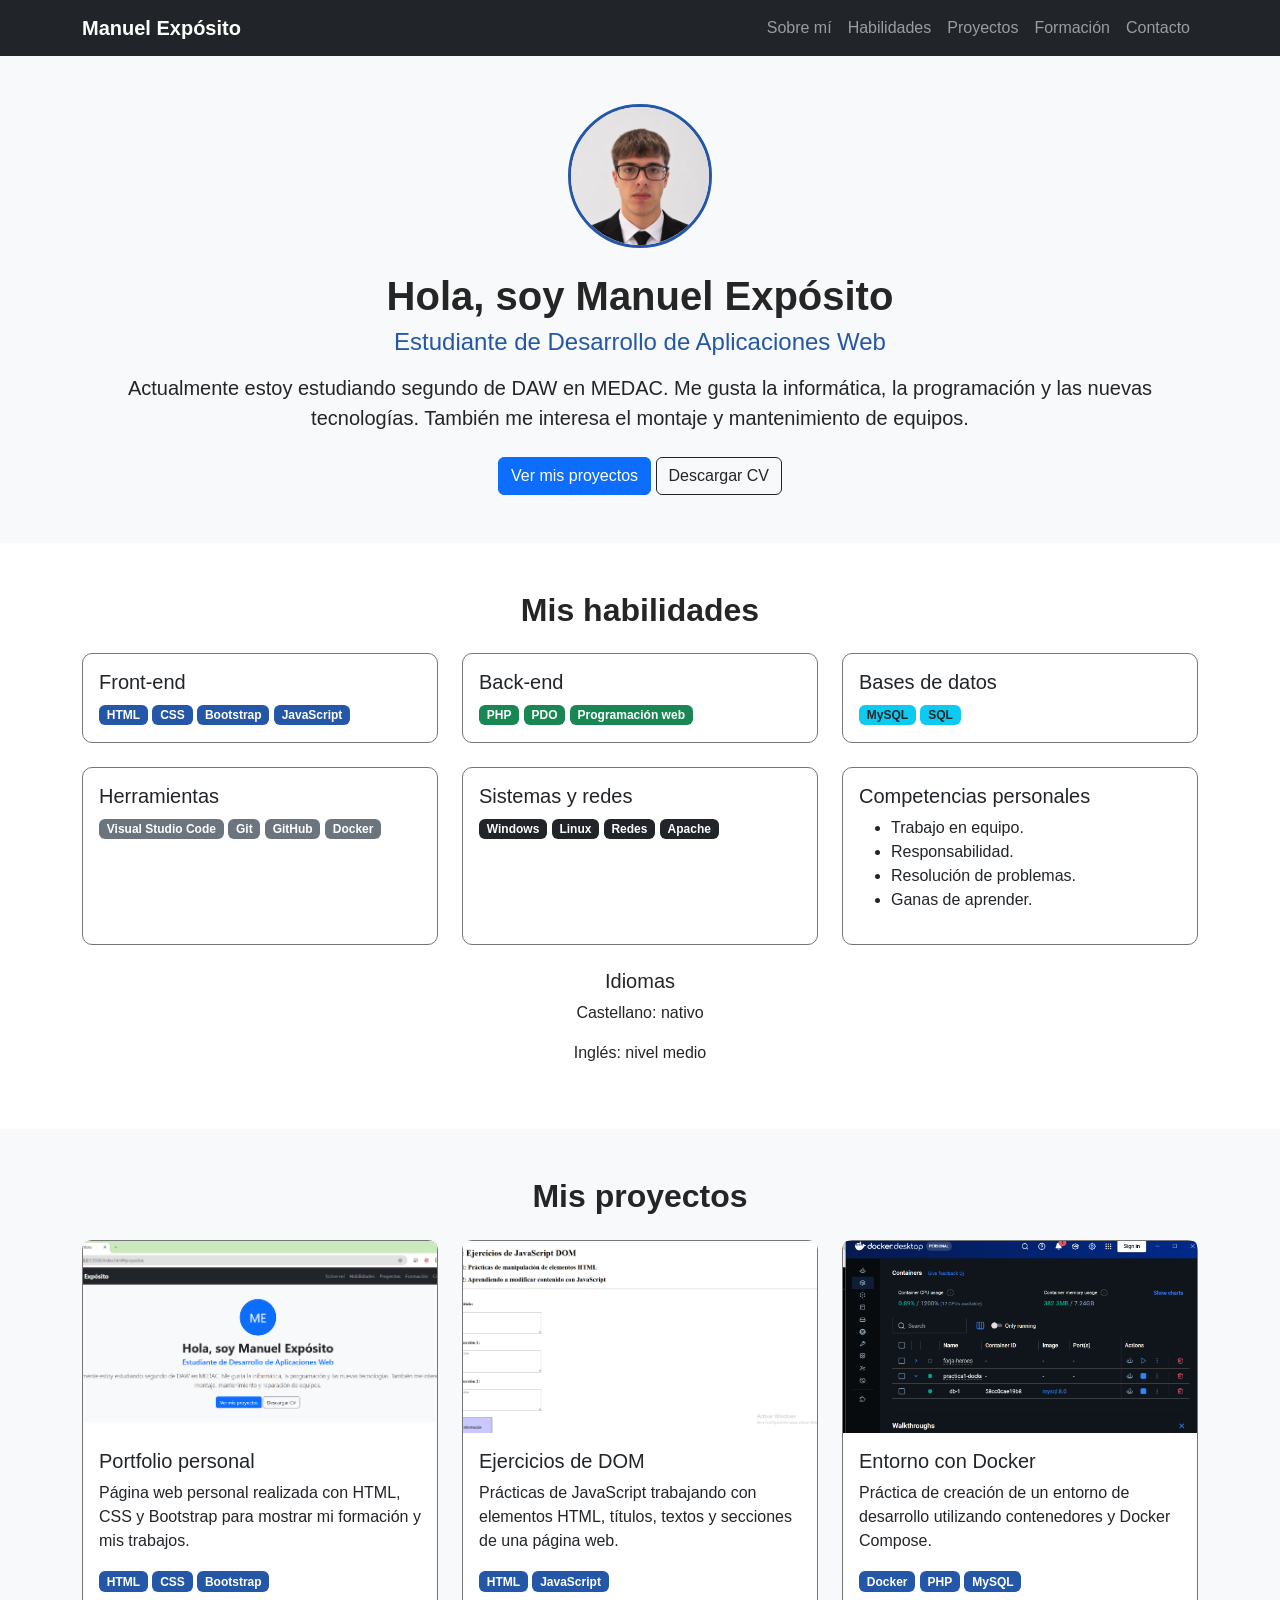
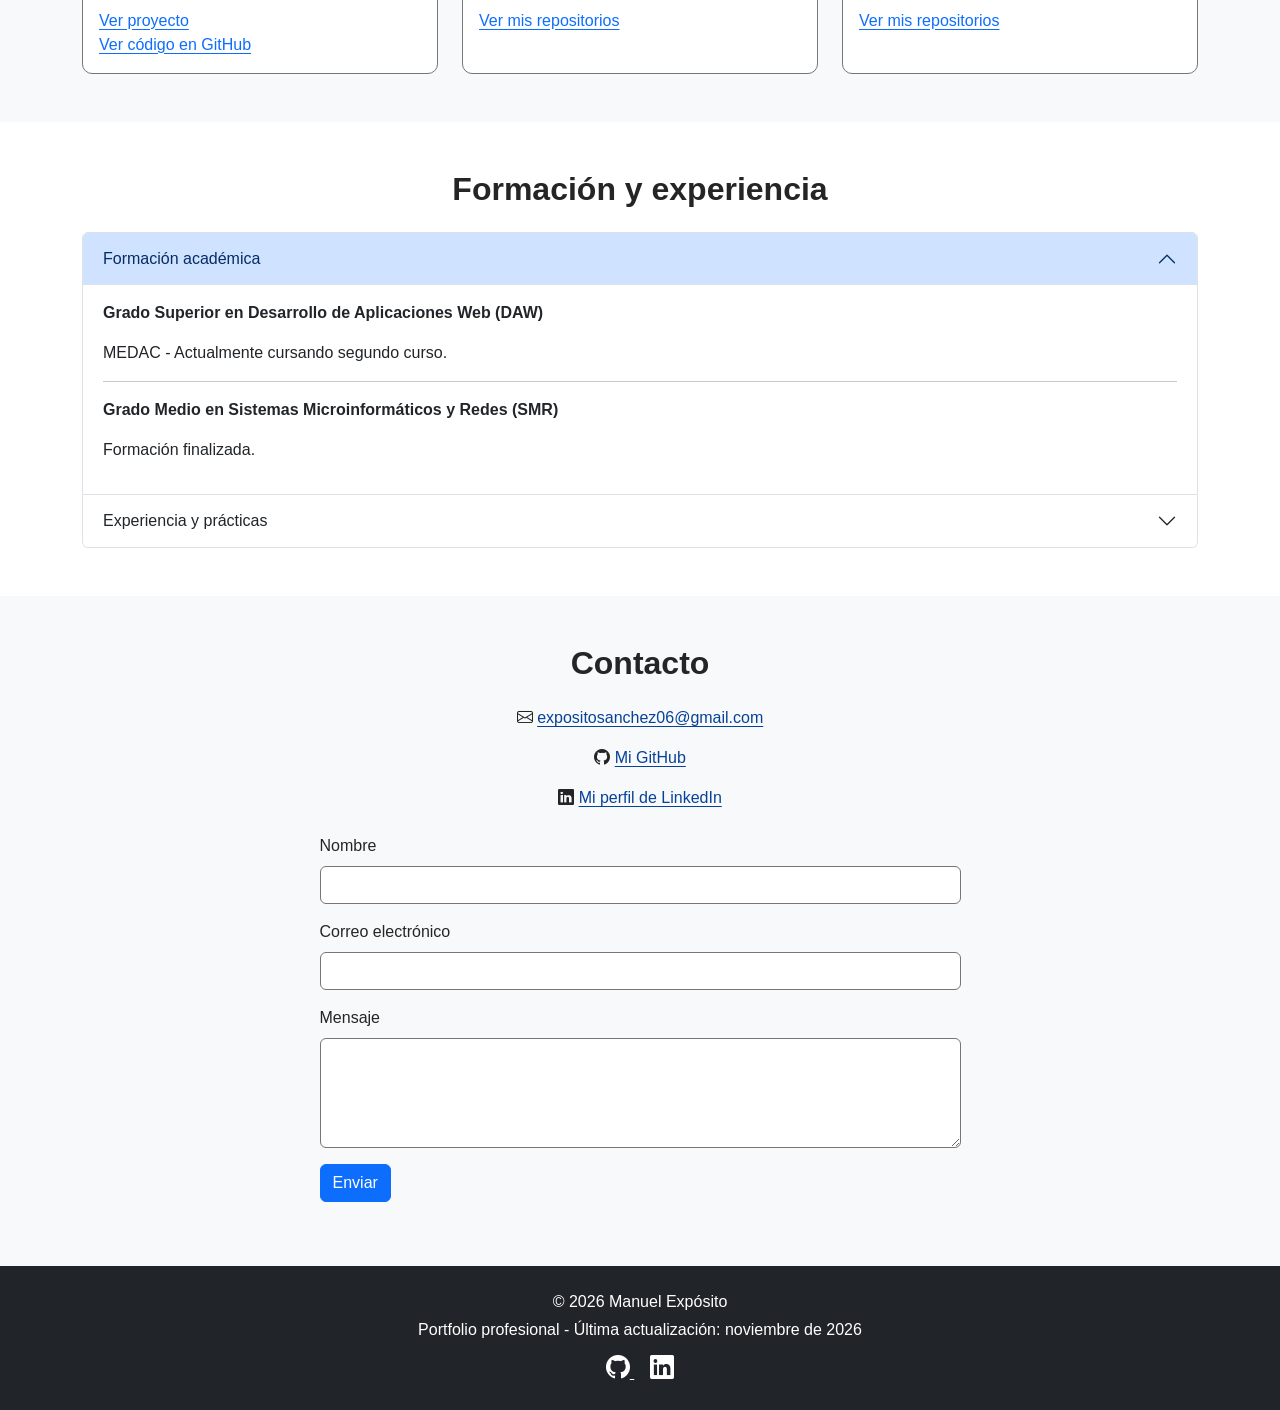
==== commit aade3c94: "Mejorar portfolio según correcciones del profesor" ====
--- a/index.html
+++ b/index.html
@@ -5,7 +5,6 @@
 <head>
   <meta charset="UTF-8">
   <meta name="viewport" content="width=device-width, initial-scale=1.0">
-
   <meta name="description" content="Portfolio personal de Manuel Expósito, estudiante de Desarrollo de Aplicaciones Web.">
 
   <title>Manuel Expósito | Portfolio</title>
@@ -31,9 +30,9 @@
       <a class="navbar-brand fw-bold" href="#sobre-mi">Manuel Expósito</a>
 
       <button class="navbar-toggler" type="button"
-              data-bs-toggle="collapse" data-bs-target="#menu"
-              aria-controls="menu" aria-expanded="false"
-              aria-label="Abrir o cerrar el menú de navegación">
+        data-bs-toggle="collapse" data-bs-target="#menu"
+        aria-controls="menu" aria-expanded="false"
+        aria-label="Abrir o cerrar el menú de navegación">
         <span class="navbar-toggler-icon" aria-hidden="true"></span>
       </button>
 
@@ -42,19 +41,15 @@
           <li class="nav-item">
             <a class="nav-link" href="#sobre-mi">Sobre mí</a>
           </li>
-
           <li class="nav-item">
             <a class="nav-link" href="#habilidades">Habilidades</a>
           </li>
-
           <li class="nav-item">
             <a class="nav-link" href="#proyectos">Proyectos</a>
           </li>
-
           <li class="nav-item">
             <a class="nav-link" href="#formacion">Formación</a>
           </li>
-
           <li class="nav-item">
             <a class="nav-link" href="#contacto">Contacto</a>
           </li>
@@ -71,8 +66,8 @@
 
         <!-- Fotografía personal -->
         <img src="img/foto-manuel.png"
-             alt="Fotografía de Manuel Expósito"
-             class="foto-perfil rounded-circle mx-auto mb-4">
+          alt="Fotografía de Manuel Expósito"
+          class="foto-perfil img-fluid rounded-circle mx-auto mb-4">
 
         <h1 class="fw-bold">Hola, soy Manuel Expósito</h1>
 
@@ -199,8 +194,8 @@
           <div class="col-md-4">
             <div class="card h-100">
               <img src="img/proyecto1.png"
-                   class="card-img-top img-fluid"
-                   alt="Captura de mi portfolio personal">
+                class="card-img-top img-fluid"
+                alt="Captura de mi portfolio personal">
 
               <div class="card-body">
                 <h3 class="h5">Portfolio personal</h3>
@@ -216,12 +211,12 @@
 
                 <div class="mt-3">
                   <a href="https://expositosanchez06-a11y.github.io/portfolio/"
-                     target="_blank" rel="noopener noreferrer">
+                    target="_blank" rel="noopener noreferrer">
                     Ver proyecto
                   </a>
                   <br>
                   <a href="https://github.com/expositosanchez06-a11y/portfolio"
-                     target="_blank" rel="noopener noreferrer">
+                    target="_blank" rel="noopener noreferrer">
                     Ver código en GitHub
                   </a>
                 </div>
@@ -233,8 +228,8 @@
           <div class="col-md-4">
             <div class="card h-100">
               <img src="img/proyecto2.png"
-                   class="card-img-top img-fluid"
-                   alt="Captura de mis ejercicios de JavaScript DOM">
+                class="card-img-top img-fluid"
+                alt="Captura de mis ejercicios de JavaScript DOM">
 
               <div class="card-body">
                 <h3 class="h5">Ejercicios de DOM</h3>
@@ -249,7 +244,7 @@
 
                 <div class="mt-3">
                   <a href="https://github.com/expositosanchez06-a11y"
-                     target="_blank" rel="noopener noreferrer">
+                    target="_blank" rel="noopener noreferrer">
                     Ver mis repositorios
                   </a>
                 </div>
@@ -261,8 +256,8 @@
           <div class="col-md-4">
             <div class="card h-100">
               <img src="img/proyecto3.png"
-                   class="card-img-top img-fluid"
-                   alt="Captura de mi entorno de Docker">
+                class="card-img-top img-fluid"
+                alt="Captura de mi entorno de Docker">
 
               <div class="card-body">
                 <h3 class="h5">Entorno con Docker</h3>
@@ -278,7 +273,7 @@
 
                 <div class="mt-3">
                   <a href="https://github.com/expositosanchez06-a11y"
-                     target="_blank" rel="noopener noreferrer">
+                    target="_blank" rel="noopener noreferrer">
                     Ver mis repositorios
                   </a>
                 </div>
@@ -301,17 +296,17 @@
           <div class="accordion-item">
             <h3 class="accordion-header">
               <button class="accordion-button" type="button"
-                      data-bs-toggle="collapse"
-                      data-bs-target="#estudios"
-                      aria-expanded="true"
-                      aria-controls="estudios">
+                data-bs-toggle="collapse"
+                data-bs-target="#estudios"
+                aria-expanded="true"
+                aria-controls="estudios">
                 Formación académica
               </button>
             </h3>
 
             <div id="estudios"
-                 class="accordion-collapse collapse show"
-                 data-bs-parent="#acordeonFormacion">
+              class="accordion-collapse collapse show"
+              data-bs-parent="#acordeonFormacion">
 
               <div class="accordion-body">
                 <p>
@@ -334,17 +329,17 @@
           <div class="accordion-item">
             <h3 class="accordion-header">
               <button class="accordion-button collapsed" type="button"
-                      data-bs-toggle="collapse"
-                      data-bs-target="#experiencia"
-                      aria-expanded="false"
-                      aria-controls="experiencia">
+                data-bs-toggle="collapse"
+                data-bs-target="#experiencia"
+                aria-expanded="false"
+                aria-controls="experiencia">
                 Experiencia y prácticas
               </button>
             </h3>
 
             <div id="experiencia"
-                 class="accordion-collapse collapse"
-                 data-bs-parent="#acordeonFormacion">
+              class="accordion-collapse collapse"
+              data-bs-parent="#acordeonFormacion">
 
               <div class="accordion-body">
                 <p>
@@ -384,10 +379,18 @@
           <p>
             <i class="bi bi-github" aria-hidden="true"></i>
             <a href="https://github.com/expositosanchez06-a11y"
-               target="_blank" rel="noopener noreferrer">
+              target="_blank" rel="noopener noreferrer">
               Mi GitHub
             </a>
           </p>
+
+          <p>
+            <i class="bi bi-linkedin" aria-hidden="true"></i>
+            <a href="https://www.linkedin.com/in/manuel-exposito-sanchez-06b359231/"
+              target="_blank" rel="noopener noreferrer">
+              Mi perfil de LinkedIn
+            </a>
+          </p>
         </div>
 
         <div class="row justify-content-center">
@@ -398,7 +401,7 @@
               <div class="mb-3">
                 <label for="nombre" class="form-label">Nombre</label>
                 <input type="text" class="form-control" id="nombre"
-                       name="nombre" autocomplete="name" required>
+                  name="nombre" autocomplete="name" required>
 
                 <div class="invalid-feedback">
                   Escribe tu nombre.
@@ -408,7 +411,7 @@
               <div class="mb-3">
                 <label for="email" class="form-label">Correo electrónico</label>
                 <input type="email" class="form-control" id="email"
-                       name="email" autocomplete="email" required>
+                  name="email" autocomplete="email" required>
 
                 <div class="invalid-feedback">
                   Escribe un correo electrónico válido.
@@ -418,7 +421,7 @@
               <div class="mb-3">
                 <label for="mensaje" class="form-label">Mensaje</label>
                 <textarea class="form-control" id="mensaje" name="mensaje"
-                          rows="4" required></textarea>
+                  rows="4" required></textarea>
 
                 <div class="invalid-feedback">
                   Escribe un mensaje.
@@ -450,11 +453,19 @@
       </p>
 
       <a href="https://github.com/expositosanchez06-a11y"
-         target="_blank"
-         rel="noopener noreferrer"
-         class="text-white"
-         aria-label="Visitar mi perfil de GitHub">
+        target="_blank"
+        rel="noopener noreferrer"
+        class="text-white me-3"
+        aria-label="Visitar mi perfil de GitHub">
         <i class="bi bi-github fs-4" aria-hidden="true"></i>
+      </a>
+
+      <a href="https://www.linkedin.com/in/manuel-exposito-sanchez-06b359231/"
+        target="_blank"
+        rel="noopener noreferrer"
+        class="text-white"
+        aria-label="Visitar mi perfil de LinkedIn">
+        <i class="bi bi-linkedin fs-4" aria-hidden="true"></i>
       </a>
 
     </div>
--- a/css/estilos.css
+++ b/css/estilos.css
@@ -27,14 +27,15 @@
 
 /* Fotografía de presentación */
 .foto-perfil {
-  width: 8rem;
-  height: 8rem;
+  width: 9rem;
+  height: 9rem;
   object-fit: cover;
-  object-position: center 25%;
+  object-position: center 30%;
   display: block;
   margin-left: auto;
   margin-right: auto;
   border: 3px solid #2457a7;
+  border-radius: 50%;
 }
 
 /* Tarjetas */
